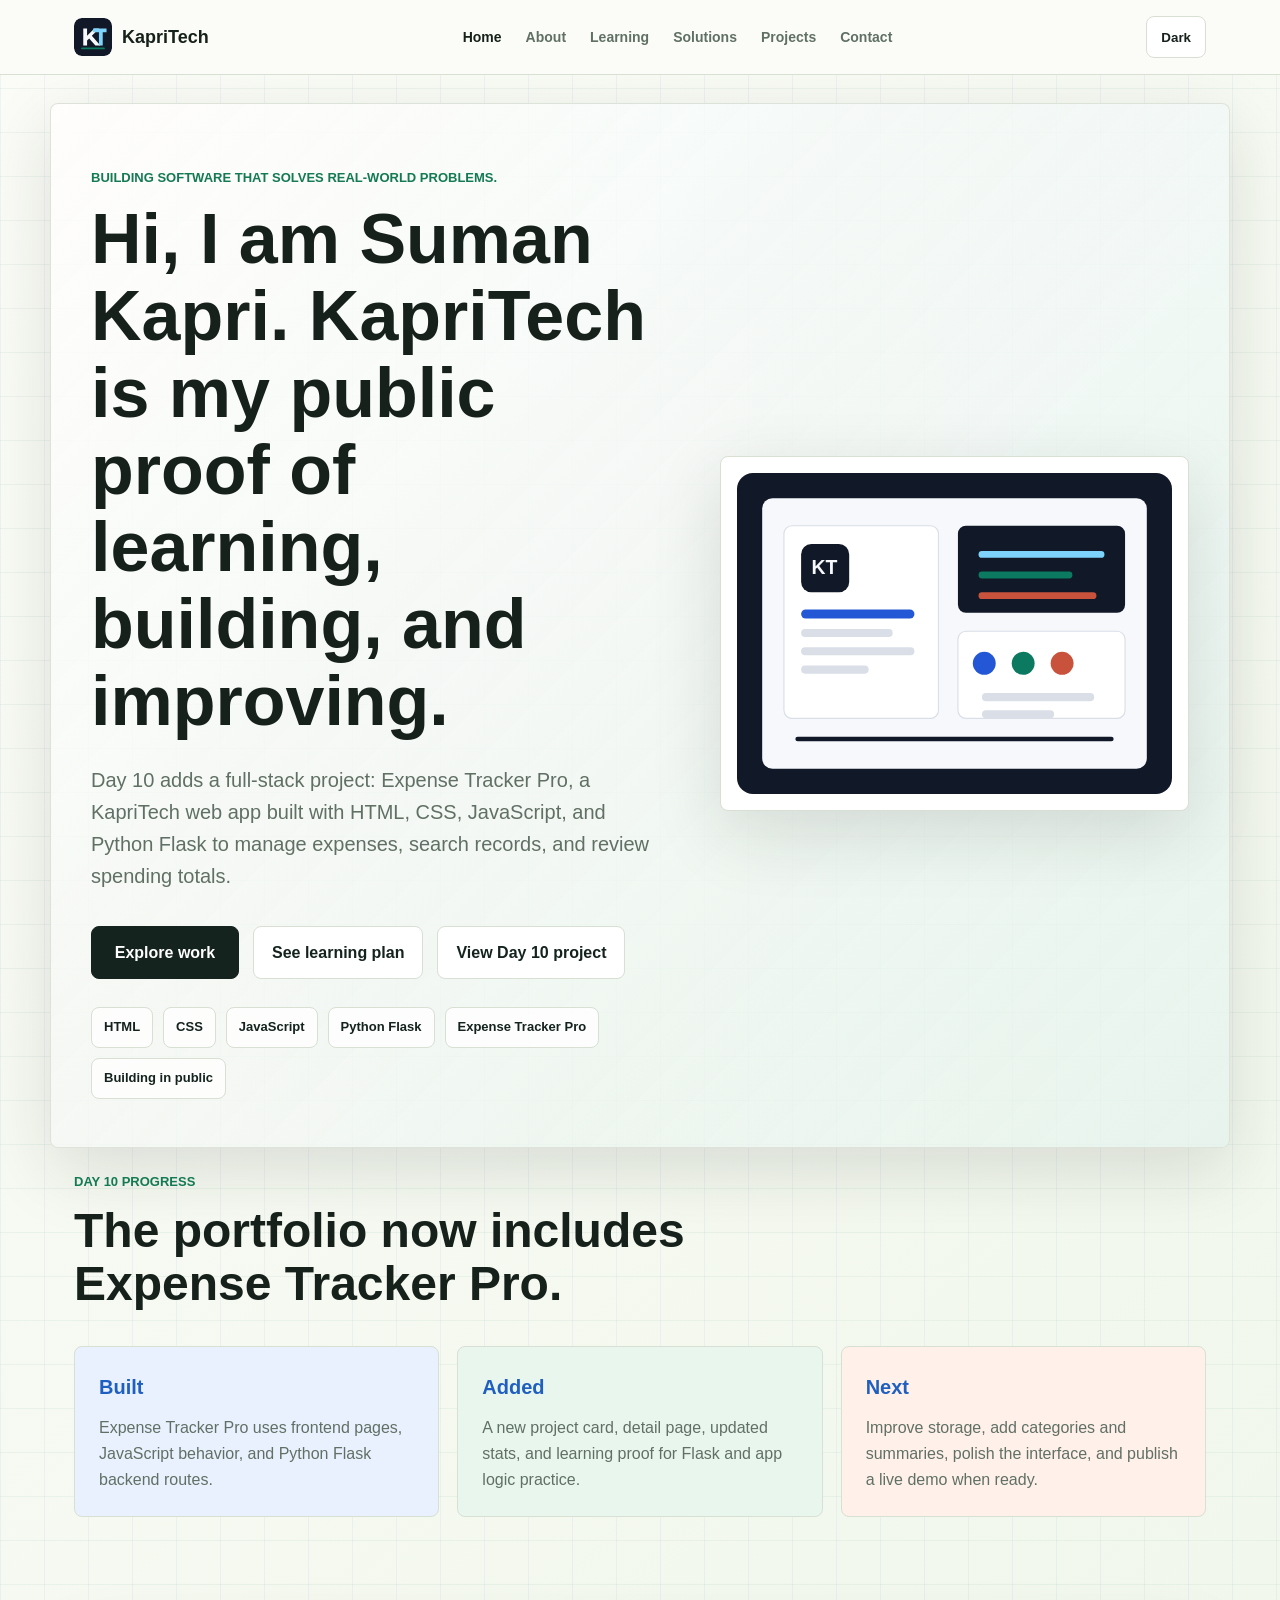
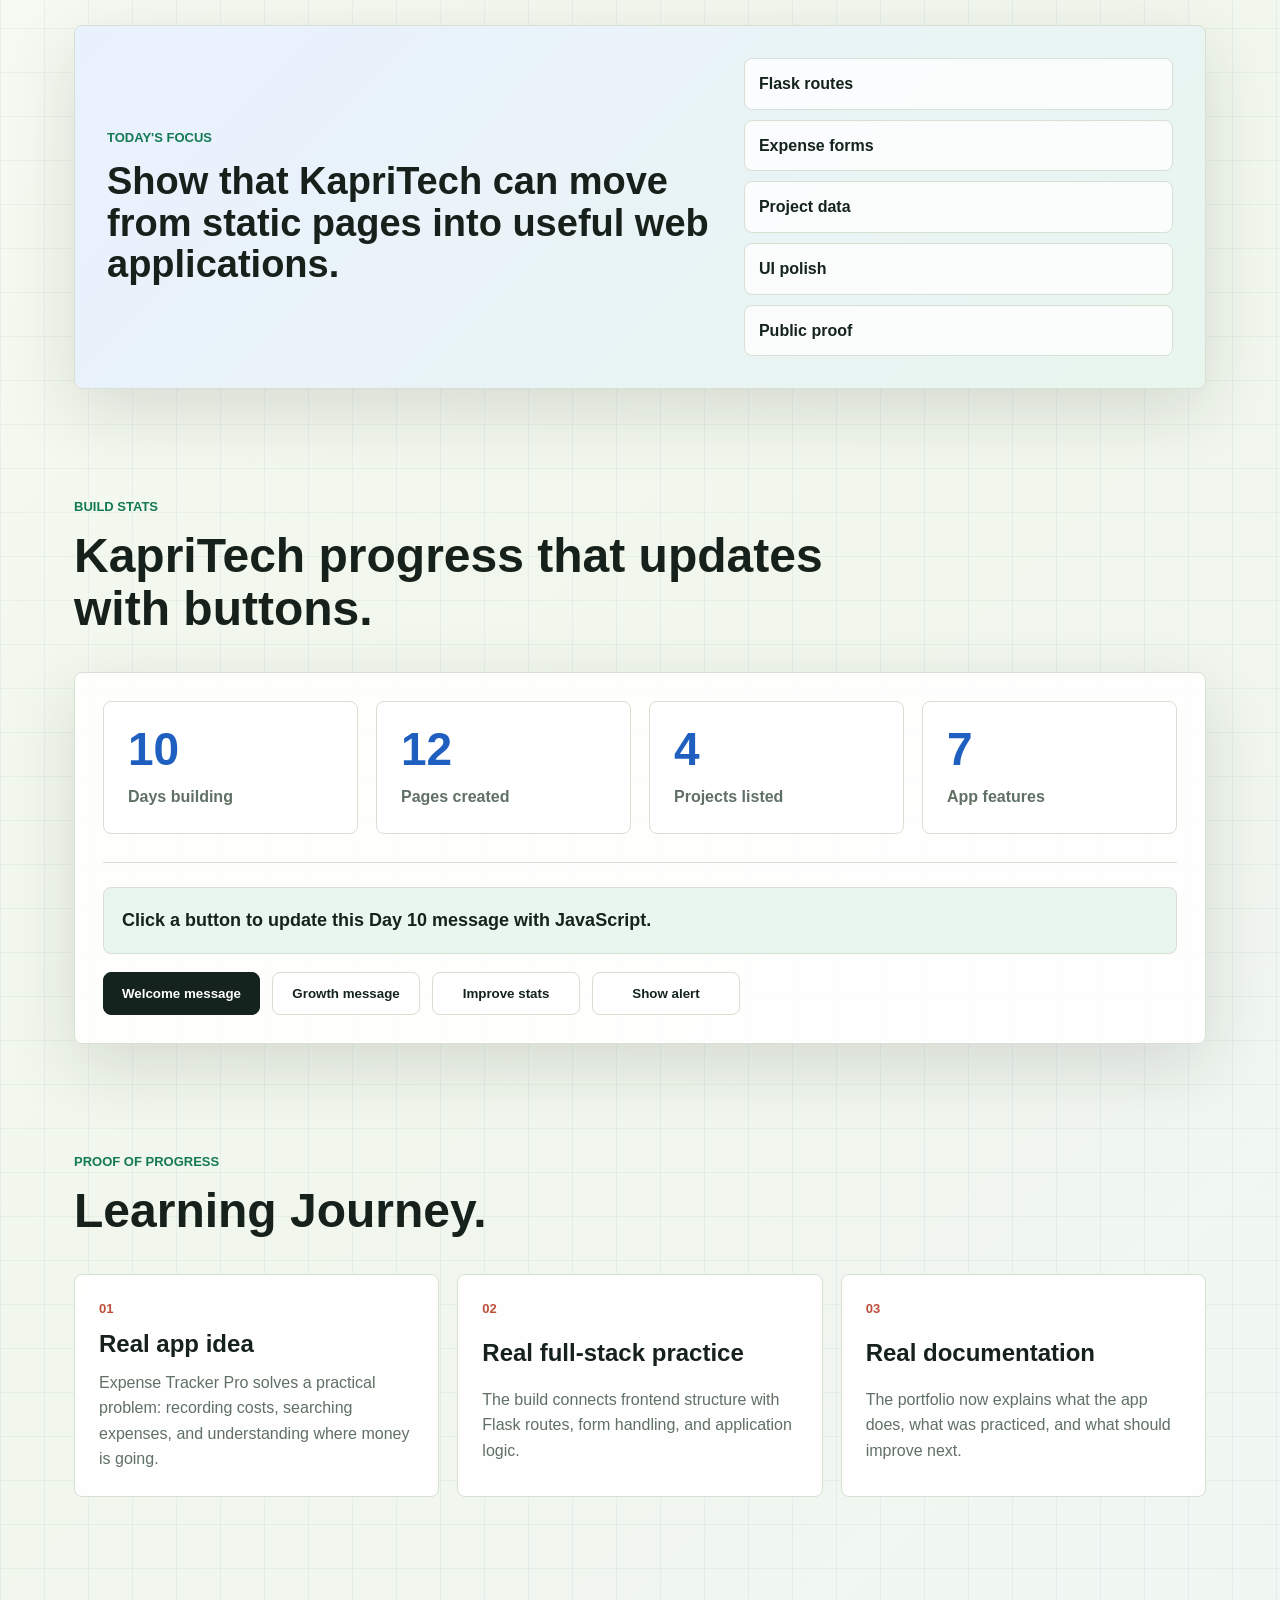
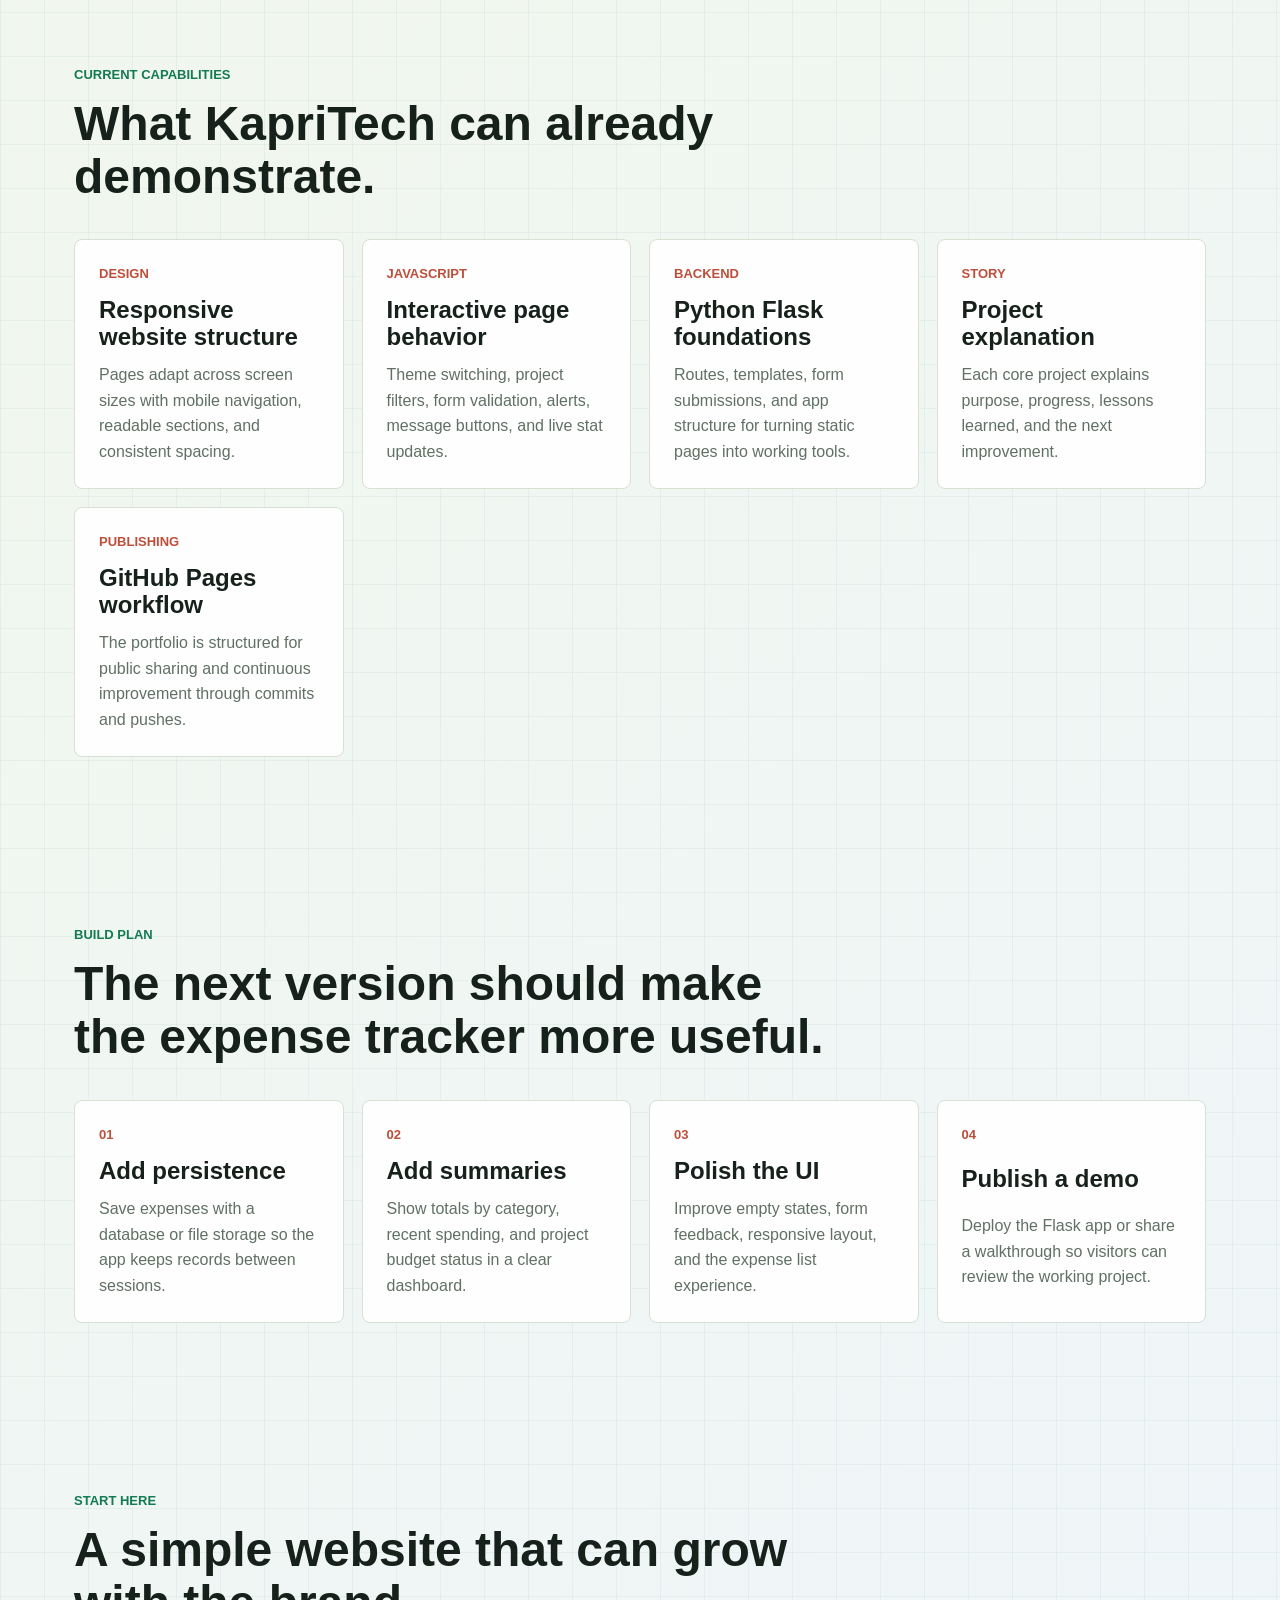
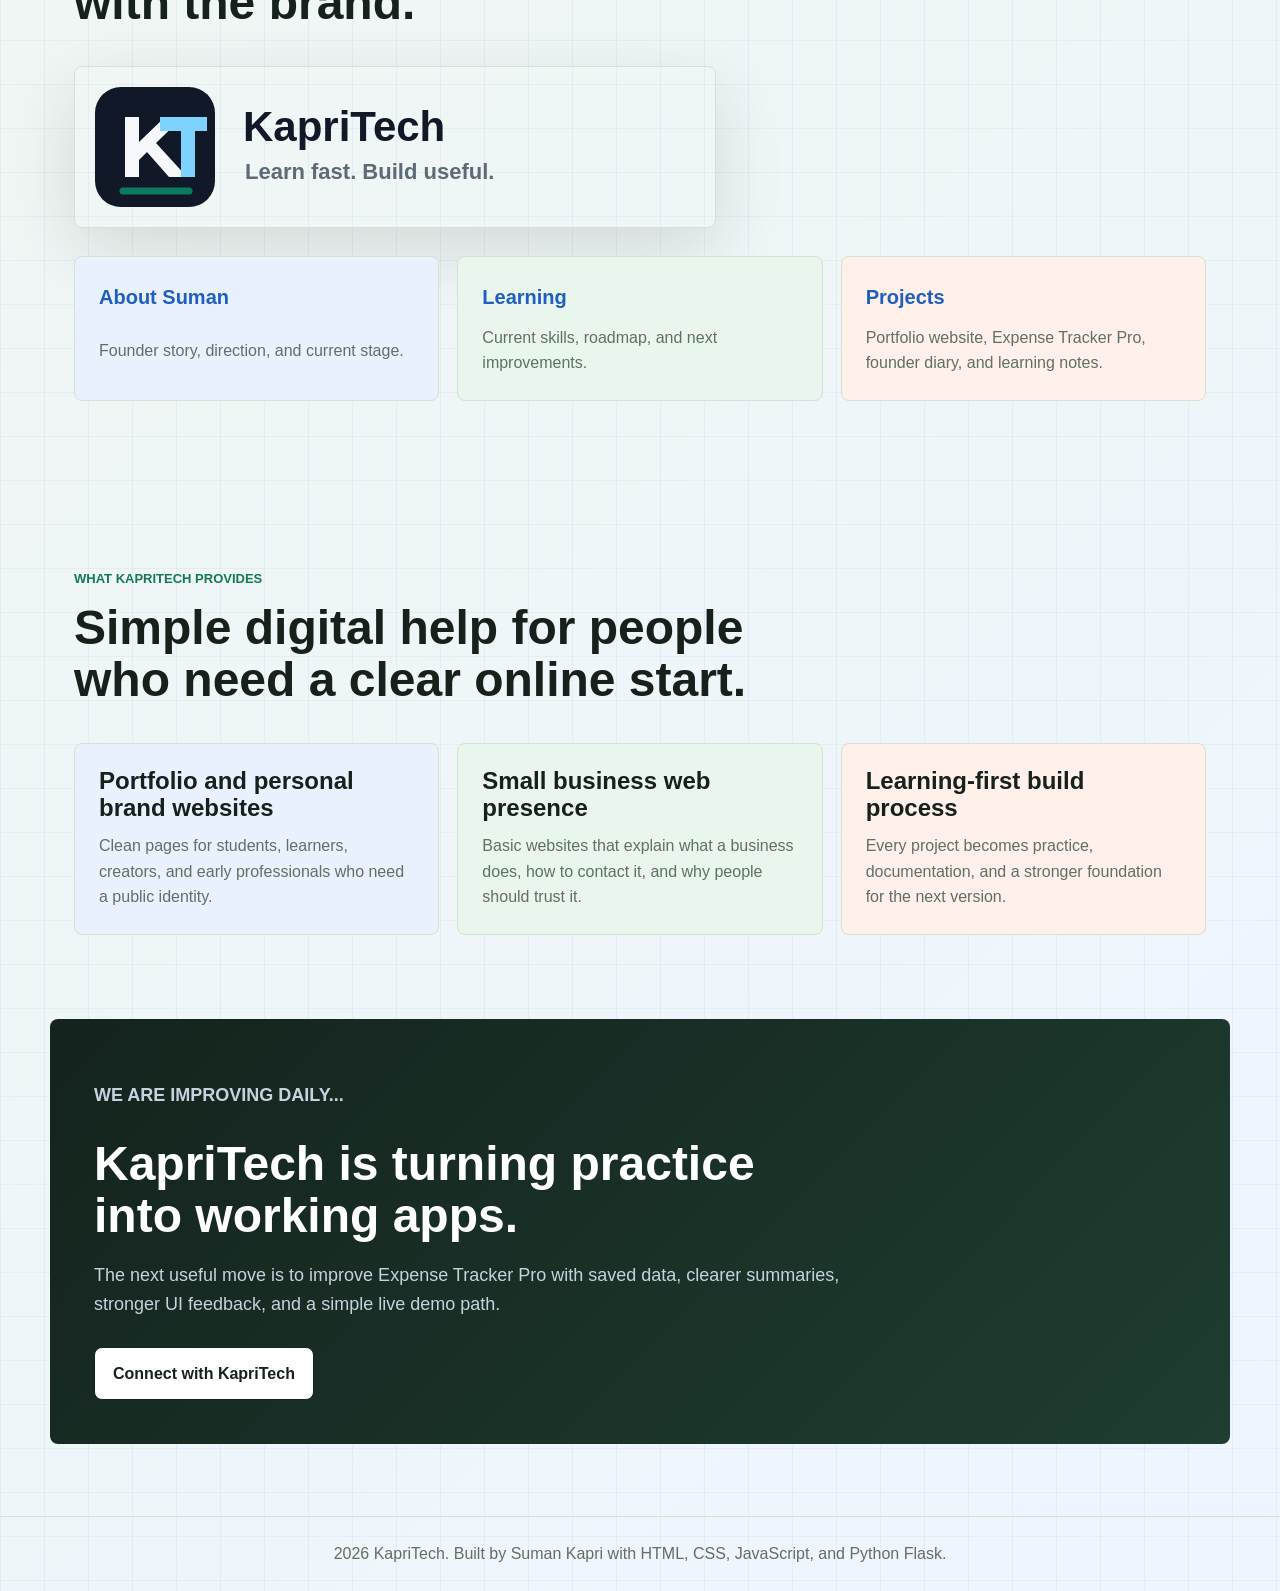
==== portfolio-website/index.html @ 043081a7 "Update index.html" ====
<!DOCTYPE html>
<html lang="en">

<head>
    <meta charset="UTF-8">
    <meta name="viewport" content="width=device-width, initial-scale=1.0">
    <meta name="description" content="KapriTech is the Day 10 portfolio and founder journey of Suman Kapri, now showing Expense Tracker Pro built with HTML, CSS, JavaScript, and Python Flask.">
    <meta property="og:title" content="KapriTech | Suman Kapri Portfolio">
    <meta property="og:description" content="Day 10 portfolio, Flask expense tracker project, public learning, and the founder journey of Suman Kapri.">
    <meta property="og:image" content="assets/social-preview.svg">
    <title>KapriTech | Suman Kapri Portfolio</title>
    <link rel="icon" href="assets/kapritech-mark.svg" type="image/svg+xml">
    <link rel="stylesheet" href="style.css">
</head>

<body>
    <header class="site-header">
        <nav class="nav">
            <a class="brand" href="index.html" aria-label="KapriTech home">
                <img class="brand-mark" src="assets/kapritech-mark.svg" alt="">
                <span>KapriTech</span>
            </a>

            <button class="nav-toggle" type="button" aria-expanded="false" aria-controls="main-navigation">
                <span></span>
                <span></span>
                <span></span>
                <span class="sr-only">Open navigation</span>
            </button>

            <div class="nav-links" id="main-navigation" aria-label="Main navigation">
                <a class="active" href="index.html">Home</a>
                <a href="about.html">About</a>
                <a href="learning.html">Learning</a>
                <a href="solutions.html">Solutions</a>
                <a href="projects.html">Projects</a>
                <a href="contact.html">Contact</a>
            </div>
        </nav>
    </header>

    <main>
        <section class="hero">
            <div class="hero-copy">
                <p class="eyebrow">Building software that solves real-world problems.</p>
                <h1>Hi, I am Suman Kapri. KapriTech is my public proof of learning, building, and improving.</h1>
                <p class="hero-text">
                    Day 10 adds a full-stack project: Expense Tracker Pro, a KapriTech web app built with HTML, CSS, JavaScript, and Python Flask to manage expenses, search records, and review spending totals.
                </p>

                <div class="hero-actions">
                    <a class="button primary" href="projects.html">Explore work</a>
                    <a class="button secondary" href="learning.html">See learning plan</a>
                    <a class="button secondary" href="project-expense-tracker.html">View Day 10 project</a>
                </div>

                <div class="hero-highlights" aria-label="KapriTech progress highlights">
                    <span>HTML</span>
                    <span>CSS</span>
                    <span>JavaScript</span>
                    <span>Python Flask</span>
                    <span>Expense Tracker Pro</span>
                    <span>Building in public</span>
                </div>
            </div>

            <div class="hero-visual">
                <img src="assets/hero-workspace.svg" alt="Illustration of the KapriTech learning workspace">
            </div>
        </section>

        <section class="section day-wrap">
            <div class="section-heading">
                <p class="eyebrow">Day 10 progress</p>
                <h2>The portfolio now includes Expense Tracker Pro.</h2>
            </div>

            <div class="status-grid">
                <article>
                    <strong>Built</strong>
                    <p>Expense Tracker Pro uses frontend pages, JavaScript behavior, and Python Flask backend routes.</p>
                </article>
                <article>
                    <strong>Added</strong>
                    <p>A new project card, detail page, updated stats, and learning proof for Flask and app logic practice.</p>
                </article>
                <article>
                    <strong>Next</strong>
                    <p>Improve storage, add categories and summaries, polish the interface, and publish a live demo when ready.</p>
                </article>
            </div>
        </section>

        <section class="section focus-section">
            <div class="focus-strip">
                <div>
                    <p class="eyebrow">Today's focus</p>
                    <h2>Show that KapriTech can move from static pages into useful web applications.</h2>
                </div>
                <ul class="focus-list">
                    <li>Flask routes</li>
                    <li>Expense forms</li>
                    <li>Project data</li>
                    <li>UI polish</li>
                    <li>Public proof</li>
                </ul>
            </div>
        </section>

        <section class="section stats-section">
            <div class="section-heading">
                <p class="eyebrow">Build stats</p>
                <h2>KapriTech progress that updates with buttons.</h2>
            </div>

            <div class="stats-panel">
                <div class="stats-grid" aria-label="KapriTech current stats">
                    <article>
                        <span id="stat-days">10</span>
                        <p>Days building</p>
                    </article>
                    <article>
                        <span id="stat-pages">12</span>
                        <p>Pages created</p>
                    </article>
                    <article>
                        <span id="stat-projects">4</span>
                        <p>Projects listed</p>
                    </article>
                    <article>
                        <span id="stat-features">7</span>
                        <p>App features</p>
                    </article>
                </div>

                <div class="message-panel">
                    <p class="message-output" id="message-output" aria-live="polite">
                        Click a button to update this Day 10 message with JavaScript.
                    </p>

                    <div class="message-actions">
                        <button class="button primary message-button" type="button" data-message="Welcome to KapriTech. Day 10 is about building Expense Tracker Pro with Flask.">
                            Welcome message
                        </button>
                        <button class="button secondary message-button" type="button" data-message="KapriTech is growing through HTML, CSS, JavaScript, Python, Flask, and public practice.">
                            Growth message
                        </button>
                        <button class="button secondary stats-update-button" type="button">
                            Improve stats
                        </button>
                        <button class="button secondary alert-button" type="button">
                            Show alert
                        </button>
                    </div>
                </div>
            </div>
        </section>

        <section class="section proof-section">
            <div class="section-heading">
                <p class="eyebrow">Proof of progress</p>
                <h2>Learning Journey.</h2>
            </div>

            <div class="proof-list">
                <article>
                    <span>01</span>
                    <h3>Real app idea</h3>
                    <p>Expense Tracker Pro solves a practical problem: recording costs, searching expenses, and understanding where money is going.</p>
                </article>
                <article>
                    <span>02</span>
                    <h3>Real full-stack practice</h3>
                    <p>The build connects frontend structure with Flask routes, form handling, and application logic.</p>
                </article>
                <article>
                    <span>03</span>
                    <h3>Real documentation</h3>
                    <p>The portfolio now explains what the app does, what was practiced, and what should improve next.</p>
                </article>
            </div>
        </section>

        <section class="section">
            <div class="section-heading">
                <p class="eyebrow">Current capabilities</p>
                <h2>What KapriTech can already demonstrate.</h2>
            </div>

            <div class="capability-grid">
                <article>
                    <span>Design</span>
                    <h3>Responsive website structure</h3>
                    <p>Pages adapt across screen sizes with mobile navigation, readable sections, and consistent spacing.</p>
                </article>
                <article>
                    <span>JavaScript</span>
                    <h3>Interactive page behavior</h3>
                    <p>Theme switching, project filters, form validation, alerts, message buttons, and live stat updates.</p>
                </article>
                <article>
                    <span>Backend</span>
                    <h3>Python Flask foundations</h3>
                    <p>Routes, templates, form submissions, and app structure for turning static pages into working tools.</p>
                </article>
                <article>
                    <span>Story</span>
                    <h3>Project explanation</h3>
                    <p>Each core project explains purpose, progress, lessons learned, and the next improvement.</p>
                </article>
                <article>
                    <span>Publishing</span>
                    <h3>GitHub Pages workflow</h3>
                    <p>The portfolio is structured for public sharing and continuous improvement through commits and pushes.</p>
                </article>
            </div>
        </section>

        <section class="section build-plan-section">
            <div class="section-heading">
                <p class="eyebrow">Build plan</p>
                <h2>The next version should make the expense tracker more useful.</h2>
            </div>

            <div class="build-plan">
                <article>
                    <strong>01</strong>
                    <h3>Add persistence</h3>
                    <p>Save expenses with a database or file storage so the app keeps records between sessions.</p>
                </article>
                <article>
                    <strong>02</strong>
                    <h3>Add summaries</h3>
                    <p>Show totals by category, recent spending, and project budget status in a clear dashboard.</p>
                </article>
                <article>
                    <strong>03</strong>
                    <h3>Polish the UI</h3>
                    <p>Improve empty states, form feedback, responsive layout, and the expense list experience.</p>
                </article>
                <article>
                    <strong>04</strong>
                    <h3>Publish a demo</h3>
                    <p>Deploy the Flask app or share a walkthrough so visitors can review the working project.</p>
                </article>
            </div>
        </section>

        <section class="section">
            <div class="section-heading">
                <p class="eyebrow">Start here</p>
                <h2>A simple website that can grow with the brand.</h2>
            </div>

            <div class="brand-showcase">
                <img src="assets/kapritech-logo-horizontal.svg" alt="KapriTech logo with tagline">
            </div>

            <div class="quick-links">
                <a href="about.html">
                    <strong>About Suman</strong>
                    <span>Founder story, direction, and current stage.</span>
                </a>
                <a href="learning.html">
                    <strong>Learning</strong>
                    <span>Current skills, roadmap, and next improvements.</span>
                </a>
                <a href="projects.html">
                    <strong>Projects</strong>
                    <span>Portfolio website, Expense Tracker Pro, founder diary, and learning notes.</span>
                </a>
            </div>
        </section>

        <section class="section">
            <div class="section-heading">
                <p class="eyebrow">What KapriTech provides</p>
                <h2>Simple digital help for people who need a clear online start.</h2>
            </div>

            <div class="value-grid">
                <article>
                    <h3>Portfolio and personal brand websites</h3>
                    <p>Clean pages for students, learners, creators, and early professionals who need a public identity.</p>
                </article>
                <article>
                    <h3>Small business web presence</h3>
                    <p>Basic websites that explain what a business does, how to contact it, and why people should trust it.</p>
                </article>
                <article>
                    <h3>Learning-first build process</h3>
                    <p>Every project becomes practice, documentation, and a stronger foundation for the next version.</p>
                </article>
            </div>
        </section>

        <section class="section final-cta">
            <p class="eyebrow">We are improving daily...</p>
            <h2>KapriTech is turning practice into working apps.</h2>
            <p>
                The next useful move is to improve Expense Tracker Pro with saved data, clearer summaries, stronger UI feedback, and a simple live demo path.
            </p>
            <a class="button primary" href="contact.html">Connect with KapriTech</a>
        </section>
    </main>

    <footer>
        <p>2026 KapriTech. Built by Suman Kapri with HTML, CSS, JavaScript, and Python Flask.</p>
    </footer>
    <script src="script.js"></script>
</body>

</html>
---- portfolio-website/style.css ----
:root {
    --bg: #f5f7f2;
    --surface: #ffffff;
    --ink: #17211b;
    --muted: #607064;
    --line: #d8dfd3;
    --blue: #1f5fbf;
    --green: #137a53;
    --coral: #bd4f3a;
    --gold: #b38120;
    --dark: #14231d;
    --soft-blue: #e9f1ff;
    --soft-green: #e9f6ee;
    --soft-coral: #fff0ea;
    --shadow: 0 22px 70px rgba(23, 33, 27, 0.13);
}

:root[data-theme="dark"] {
    --bg: #101916;
    --surface: #17231f;
    --ink: #f2f7f1;
    --muted: #b8c7bd;
    --line: #31433b;
    --blue: #8bb8ff;
    --green: #8ee0ad;
    --coral: #ff9b7d;
    --gold: #f1c46b;
    --dark: #eef8f0;
    --soft-blue: #16283c;
    --soft-green: #163225;
    --soft-coral: #35211d;
    --shadow: 0 22px 70px rgba(0, 0, 0, 0.36);
}

* {
    box-sizing: border-box;
    margin: 0;
    padding: 0;
}

html {
    scroll-behavior: smooth;
}

body {
    background:
        linear-gradient(90deg, rgba(31, 95, 191, 0.055) 1px, transparent 1px),
        linear-gradient(180deg, rgba(19, 122, 83, 0.055) 1px, transparent 1px),
        linear-gradient(135deg, #fbfcf7 0%, #f1f7ec 38%, #eef5ff 100%);
    background-size: 44px 44px, 44px 44px, auto;
    color: var(--ink);
    font-family: Arial, Helvetica, sans-serif;
    line-height: 1.6;
}

:root[data-theme="dark"] body {
    background:
        linear-gradient(90deg, rgba(139, 184, 255, 0.06) 1px, transparent 1px),
        linear-gradient(180deg, rgba(142, 224, 173, 0.06) 1px, transparent 1px),
        linear-gradient(135deg, #101916 0%, #13251f 48%, #111d28 100%);
    background-size: 44px 44px, 44px 44px, auto;
}

a {
    color: inherit;
    text-decoration: none;
}

.site-header {
    background: rgba(251, 252, 247, 0.94);
    border-bottom: 1px solid var(--line);
    backdrop-filter: blur(18px);
    position: sticky;
    top: 0;
    z-index: 10;
}

:root[data-theme="dark"] .site-header {
    background: rgba(16, 25, 22, 0.92);
}

.nav {
    align-items: center;
    display: flex;
    justify-content: space-between;
    margin: 0 auto;
    max-width: 1180px;
    padding: 16px 24px;
}

.theme-toggle {
    background: var(--surface);
    border: 1px solid var(--line);
    border-radius: 8px;
    color: var(--ink);
    cursor: pointer;
    font-weight: 800;
    min-height: 42px;
    padding: 10px 14px;
}

.brand,
.nav-links,
.hero-actions,
.contact-box {
    align-items: center;
    display: flex;
}

.brand {
    font-size: 18px;
    font-weight: 800;
    gap: 10px;
}

.brand-mark {
    border-radius: 8px;
    height: 38px;
    object-fit: cover;
    width: 38px;
}

.nav-toggle {
    align-items: center;
    background: var(--surface);
    border: 1px solid var(--line);
    border-radius: 8px;
    cursor: pointer;
    display: none;
    height: 42px;
    justify-content: center;
    padding: 0;
    position: relative;
    width: 42px;
}

.nav-toggle span:not(.sr-only) {
    background: var(--ink);
    border-radius: 999px;
    display: block;
    height: 2px;
    position: absolute;
    transition: transform 180ms ease, opacity 180ms ease;
    width: 18px;
}

.nav-toggle span:nth-child(1) {
    transform: translateY(-6px);
}

.nav-toggle span:nth-child(3) {
    transform: translateY(6px);
}

.nav-toggle[aria-expanded="true"] span:nth-child(1) {
    transform: rotate(45deg);
}

.nav-toggle[aria-expanded="true"] span:nth-child(2) {
    opacity: 0;
}

.nav-toggle[aria-expanded="true"] span:nth-child(3) {
    transform: rotate(-45deg);
}

.sr-only {
    height: 1px;
    overflow: hidden;
    position: absolute;
    white-space: nowrap;
    width: 1px;
}

.nav-links {
    gap: 24px;
}

.nav-links a {
    color: var(--muted);
    font-size: 14px;
    font-weight: 700;
}

.nav-links a:hover {
    color: var(--blue);
}

.nav-links a.active {
    color: var(--ink);
}

.nav-links a:focus-visible,
.button:focus-visible,
.quick-links a:focus-visible,
.project-card:focus-visible,
.contact-box a:focus-visible,
.filter-button:focus-visible,
.theme-toggle:focus-visible,
.contact-form input:focus,
.contact-form textarea:focus,
.nav-toggle:focus-visible {
    outline: 3px solid rgba(36, 87, 214, 0.35);
    outline-offset: 3px;
}

.hero {
    align-items: center;
    background:
        linear-gradient(135deg, rgba(255, 255, 255, 0.88), rgba(233, 246, 238, 0.72)),
        linear-gradient(90deg, rgba(189, 79, 58, 0.08), rgba(31, 95, 191, 0.08));
    border: 1px solid rgba(216, 223, 211, 0.82);
    border-radius: 8px;
    box-shadow: var(--shadow);
    display: grid;
    gap: 56px;
    grid-template-columns: minmax(0, 1.1fr) minmax(320px, 0.9fr);
    margin: 28px auto 0;
    max-width: 1180px;
    min-height: calc(100vh - 99px);
    padding: 64px 40px 48px;
}

:root[data-theme="dark"] .hero {
    background:
        linear-gradient(135deg, rgba(23, 35, 31, 0.92), rgba(22, 50, 37, 0.72)),
        linear-gradient(90deg, rgba(255, 155, 125, 0.08), rgba(139, 184, 255, 0.08));
}

.eyebrow {
    color: var(--green);
    font-size: 13px;
    font-weight: 800;
    letter-spacing: 0;
    margin-bottom: 12px;
    text-transform: uppercase;
}

h1,
h2,
h3 {
    line-height: 1.1;
}

h1 {
    font-size: 70px;
    letter-spacing: 0;
    max-width: 850px;
}

h2 {
    font-size: 48px;
    max-width: 760px;
}

h3 {
    font-size: 24px;
}

.hero-text {
    color: var(--muted);
    font-size: 20px;
    margin-top: 24px;
    max-width: 720px;
}

.hero-actions {
    flex-wrap: wrap;
    gap: 14px;
    margin-top: 34px;
}

.button {
    border: 1px solid var(--dark);
    border-radius: 8px;
    display: inline-flex;
    font-weight: 800;
    justify-content: center;
    min-width: 148px;
    padding: 13px 18px;
}

.button.primary {
    background: var(--dark);
    color: var(--surface);
}

.button.secondary {
    background: var(--surface);
    border-color: var(--line);
    color: var(--dark);
}

.button:hover {
    transform: translateY(-2px);
}

.hero-visual {
    align-items: center;
    display: flex;
    justify-content: center;
}

.hero-visual img {
    background: var(--surface);
    border: 1px solid var(--line);
    border-radius: 8px;
    box-shadow: var(--shadow);
    display: block;
    height: auto;
    max-width: 100%;
    padding: 16px;
}

.hero-highlights {
    display: flex;
    flex-wrap: wrap;
    gap: 10px;
    margin-top: 28px;
}

.hero-highlights span {
    background: rgba(255, 255, 255, 0.78);
    border: 1px solid var(--line);
    border-radius: 8px;
    color: var(--dark);
    font-size: 13px;
    font-weight: 800;
    padding: 9px 12px;
}

:root[data-theme="dark"] .hero-highlights span,
:root[data-theme="dark"] .focus-list li {
    background: rgba(23, 35, 31, 0.86);
}

.section {
    margin: 0 auto;
    max-width: 1180px;
    padding: 84px 24px;
}

.page-hero {
    margin: 0 auto;
    max-width: 1180px;
    padding: 96px 24px 40px;
}

.page-hero h1 {
    max-width: 920px;
}

.page-hero p:last-child {
    color: var(--muted);
    font-size: 19px;
    margin-top: 22px;
    max-width: 760px;
}

.project-detail-hero {
    padding-bottom: 24px;
}

.section-heading {
    margin-bottom: 36px;
}

.quick-links,
.value-grid,
.future-grid,
.status-grid,
.stats-grid {
    display: grid;
    gap: 18px;
    grid-template-columns: repeat(3, minmax(0, 1fr));
}

.brand-showcase,
.wide-visual {
    margin-bottom: 28px;
}

.brand-showcase img,
.wide-visual img,
.profile-asset img,
.contact-box img {
    border-radius: 8px;
    display: block;
    height: auto;
    max-width: 100%;
}

.brand-showcase img,
.wide-visual img {
    border: 1px solid var(--line);
    box-shadow: var(--shadow);
}

.quick-links a,
.value-grid article,
.future-grid article,
.status-grid article,
.stats-grid article {
    background: rgba(255, 255, 255, 0.92);
    border: 1px solid var(--line);
    border-radius: 8px;
    display: grid;
    gap: 12px;
    padding: 24px;
}

.quick-links a:hover,
.value-grid article:hover,
.future-grid article:hover,
.status-grid article:hover,
.stats-grid article:hover {
    box-shadow: var(--shadow);
    transform: translateY(-2px);
}

.quick-links strong {
    color: var(--blue);
    font-size: 20px;
}

.status-grid article:nth-child(1),
.quick-links a:nth-child(1),
.value-grid article:nth-child(1) {
    background: var(--soft-blue);
}

.status-grid article:nth-child(2),
.quick-links a:nth-child(2),
.value-grid article:nth-child(2) {
    background: var(--soft-green);
}

.status-grid article:nth-child(3),
.quick-links a:nth-child(3),
.value-grid article:nth-child(3) {
    background: var(--soft-coral);
}

.quick-links span {
    color: var(--muted);
}

.day-wrap {
    padding-top: 24px;
}

.status-grid strong {
    color: var(--blue);
    font-size: 20px;
}

.status-grid p {
    color: var(--muted);
}

.focus-section {
    padding-top: 24px;
}

.focus-strip {
    align-items: center;
    background: linear-gradient(135deg, var(--soft-blue), var(--soft-green));
    border: 1px solid var(--line);
    border-radius: 8px;
    box-shadow: var(--shadow);
    display: grid;
    gap: 24px;
    grid-template-columns: minmax(0, 1fr) minmax(260px, 0.7fr);
    padding: 32px;
}

.focus-strip h2 {
    font-size: 38px;
}

.focus-list {
    display: grid;
    gap: 10px;
    list-style: none;
}

.focus-list li {
    background: rgba(255, 255, 255, 0.78);
    border: 1px solid var(--line);
    border-radius: 8px;
    color: var(--dark);
    font-weight: 800;
    padding: 12px 14px;
}

.stats-section {
    padding-top: 24px;
}

.stats-panel {
    background: rgba(255, 255, 255, 0.9);
    border: 1px solid var(--line);
    border-radius: 8px;
    box-shadow: var(--shadow);
    display: grid;
    gap: 28px;
    padding: 28px;
}

:root[data-theme="dark"] .stats-panel,
:root[data-theme="dark"] .contact-form,
:root[data-theme="dark"] .contact-section,
:root[data-theme="dark"] .contact-links,
:root[data-theme="dark"] .founder-card,
:root[data-theme="dark"] .story,
:root[data-theme="dark"] .roadmap div,
:root[data-theme="dark"] .skills-grid article {
    background: rgba(23, 35, 31, 0.92);
}

.stats-grid {
    grid-template-columns: repeat(4, minmax(0, 1fr));
}

.stats-grid article {
    background: var(--surface);
    min-height: 132px;
}

.stats-grid span {
    color: var(--blue);
    font-size: 46px;
    font-weight: 800;
    line-height: 1;
}

.stats-grid p {
    color: var(--muted);
    font-weight: 800;
}

.message-panel {
    border-top: 1px solid var(--line);
    display: grid;
    gap: 18px;
    padding-top: 24px;
}

.message-output {
    background: var(--soft-green);
    border: 1px solid var(--line);
    border-radius: 8px;
    color: var(--dark);
    font-size: 18px;
    font-weight: 800;
    min-height: 64px;
    padding: 18px;
}

:root[data-theme="dark"] .message-output,
:root[data-theme="dark"] .project-note {
    background: var(--soft-green);
}

.message-actions {
    display: flex;
    flex-wrap: wrap;
    gap: 12px;
}

.proof-section {
    padding-top: 24px;
}

.proof-list {
    display: grid;
    gap: 18px;
    grid-template-columns: repeat(3, minmax(0, 1fr));
}

.proof-list article {
    background: rgba(255, 255, 255, 0.92);
    border: 1px solid var(--line);
    border-radius: 8px;
    display: grid;
    gap: 12px;
    padding: 24px;
}

.proof-list span {
    color: var(--coral);
    font-size: 13px;
    font-weight: 800;
}

.proof-list p {
    color: var(--muted);
}

.final-cta {
    background: linear-gradient(135deg, var(--dark), #1f3d31);
    border-radius: 8px;
    color: #ffffff;
    margin-bottom: 72px;
    padding: 44px;
}

.final-cta h2 {
    color: #ffffff;
}

.final-cta p {
    color: #c7d2df;
    font-size: 18px;
    margin: 18px 0 28px;
    max-width: 760px;
}

.final-cta .button.primary {
    background: var(--surface);
    color: var(--ink);
}

.value-grid h3,
.future-grid h3 {
    color: var(--ink);
}

.value-grid p,
.future-grid p {
    color: var(--muted);
}

.future-grid {
    grid-template-columns: repeat(4, minmax(0, 1fr));
}

.future-grid span,
.provide-list span {
    color: var(--coral);
    font-size: 13px;
    font-weight: 800;
    text-transform: uppercase;
}

.provide-list {
    display: grid;
    gap: 18px;
}

.provide-list article {
    align-items: start;
    background: var(--surface);
    border: 1px solid var(--line);
    border-radius: 8px;
    display: grid;
    gap: 24px;
    grid-template-columns: 80px minmax(0, 1fr);
    padding: 28px;
}

.provide-list p {
    color: var(--muted);
    margin-top: 10px;
}

.about-grid {
    display: grid;
    gap: 28px;
    grid-template-columns: minmax(0, 1fr) 360px;
}

.story,
.founder-card,
.skills-grid article,
.project-card,
.roadmap div,
.contact-section {
    border: 1px solid var(--line);
    border-radius: 8px;
}

.story,
.founder-card,
.skills-grid article,
.roadmap div {
    background: var(--surface);
}

.story {
    padding: 34px;
}

.story p,
.contact-section p {
    color: var(--muted);
    font-size: 18px;
    margin-top: 16px;
}

.founder-card {
    padding: 28px;
}

.profile-asset img {
    box-shadow: var(--shadow);
}

.wide-card {
    align-items: center;
    display: grid;
    gap: 22px;
    grid-template-columns: 86px minmax(180px, 0.7fr) minmax(0, 1fr);
    margin-top: 28px;
}

.wide-card dl {
    border-left: 1px solid var(--line);
    border-top: 0;
    grid-template-columns: repeat(3, minmax(0, 1fr));
    margin-top: 0;
    padding-left: 24px;
    padding-top: 0;
}

.avatar {
    border-radius: 50%;
    height: 86px;
    margin-bottom: 22px;
    object-fit: cover;
    width: 86px;
}

.founder-card > p {
    color: var(--muted);
    margin-top: 8px;
}

dl {
    border-top: 1px solid var(--line);
    display: grid;
    gap: 18px;
    margin-top: 24px;
    padding-top: 24px;
}

dt {
    color: var(--muted);
    font-size: 13px;
    font-weight: 800;
    text-transform: uppercase;
}

dd {
    font-weight: 800;
    margin-top: 2px;
}

.skills-grid {
    display: grid;
    gap: 18px;
    grid-template-columns: repeat(4, minmax(0, 1fr));
}

.skills-grid article {
    min-height: 230px;
    padding: 24px;
}

.skill-icon {
    display: block;
    height: 56px;
    margin-bottom: 22px;
    width: 56px;
}

.skills-grid span,
.tag {
    color: var(--coral);
    font-size: 13px;
    font-weight: 800;
}

.skills-grid h3 {
    margin-top: 18px;
}

.skills-grid p,
.project-card p,
.roadmap p {
    color: var(--muted);
    margin-top: 12px;
}

.projects-section {
    max-width: none;
    padding-left: 0;
    padding-right: 0;
}

.projects-section .section-heading,
.project-list,
.project-controls,
.project-note {
    margin-left: auto;
    margin-right: auto;
    max-width: 1180px;
    padding-left: 24px;
    padding-right: 24px;
}

.project-list {
    display: grid;
    gap: 18px;
}

.project-note {
    background: var(--soft-green);
    border: 1px solid var(--line);
    border-radius: 8px;
    display: grid;
    gap: 6px;
    margin-bottom: 18px;
    padding: 18px 24px;
}

.project-note strong {
    color: var(--green);
    font-size: 14px;
    text-transform: uppercase;
}

.project-note p {
    color: var(--muted);
}

.project-controls {
    display: flex;
    flex-wrap: wrap;
    gap: 10px;
    margin-bottom: 24px;
}

.filter-button {
    background: var(--surface);
    border: 1px solid var(--line);
    border-radius: 8px;
    color: var(--muted);
    cursor: pointer;
    font-weight: 800;
    min-height: 42px;
    padding: 10px 16px;
}

.filter-button.active,
.filter-button:hover {
    background: var(--dark);
    border-color: var(--dark);
    color: #ffffff;
}

.project-card {
    align-items: start;
    background: var(--dark);
    color: #ffffff;
    display: grid;
    gap: 24px;
    grid-template-columns: 220px 220px minmax(0, 1fr);
    padding: 28px;
}

.project-card:hover,
.project-card:focus-visible {
    box-shadow: var(--shadow);
    transform: translateY(-2px);
}

.project-card img {
    background: #ffffff;
    border-radius: 8px;
    display: block;
    height: auto;
    width: 100%;
}

.project-card p {
    color: #c7d2df;
}

.tag {
    color: #7dd3fc;
    margin-bottom: 10px;
    text-transform: uppercase;
}

.project-meta {
    display: flex;
    flex-wrap: wrap;
    gap: 10px;
    margin-top: 28px;
}

.project-meta span {
    background: var(--surface);
    border: 1px solid var(--line);
    border-radius: 8px;
    color: var(--dark);
    font-size: 13px;
    font-weight: 800;
    padding: 9px 12px;
}

.project-detail-layout {
    align-items: start;
    display: grid;
    gap: 28px;
    grid-template-columns: 320px minmax(0, 1fr);
    padding-top: 36px;
}

.project-detail-layout > img {
    background: var(--surface);
    border: 1px solid var(--line);
    border-radius: 8px;
    box-shadow: var(--shadow);
    display: block;
    height: auto;
    padding: 18px;
    position: sticky;
    top: 100px;
    width: 100%;
}

.detail-grid {
    display: grid;
    gap: 18px;
    grid-template-columns: repeat(2, minmax(0, 1fr));
}

.detail-grid article {
    background: rgba(255, 255, 255, 0.92);
    border: 1px solid var(--line);
    border-radius: 8px;
    display: grid;
    gap: 14px;
    padding: 24px;
}

.detail-grid article:nth-child(1) {
    background: var(--soft-blue);
}

.detail-grid article:nth-child(2) {
    background: var(--soft-green);
}

.detail-grid article:nth-child(3) {
    background: var(--soft-coral);
}

.detail-grid p,
.detail-grid li {
    color: var(--muted);
}

.detail-grid ul {
    display: grid;
    gap: 8px;
    padding-left: 20px;
}

.detail-actions {
    display: flex;
    flex-wrap: wrap;
    gap: 12px;
    padding-top: 0;
}

.roadmap {
    display: grid;
    gap: 18px;
    grid-template-columns: repeat(4, minmax(0, 1fr));
}

.roadmap div {
    padding: 24px;
}

.roadmap strong {
    color: var(--blue);
}

.contact-section {
    align-items: center;
    background: var(--surface);
    display: grid;
    gap: 32px;
    grid-template-columns: minmax(0, 1fr) 360px;
    margin-bottom: 72px;
    padding: 40px;
}

.contact-box {
    align-items: stretch;
    flex-direction: column;
    gap: 12px;
}

.contact-links-section {
    padding-top: 0;
}

.contact-links {
    background: var(--surface);
    border: 1px solid var(--line);
    border-radius: 8px;
    padding: 28px;
}

.contact-box img {
    border: 1px solid var(--line);
    margin-bottom: 8px;
}

.contact-box a {
    border: 1px solid var(--line);
    border-radius: 8px;
    color: var(--blue);
    font-weight: 800;
    padding: 15px 16px;
    word-break: break-word;
}

.contact-box a:hover {
    background: #eef3ff;
}

.contact-form {
    background: var(--surface);
    border: 1px solid var(--line);
    border-radius: 8px;
    display: grid;
    gap: 16px;
    padding: 28px;
}

.field-group {
    display: grid;
    gap: 8px;
}

.field-group label {
    color: var(--ink);
    font-size: 14px;
    font-weight: 800;
}

.contact-form input,
.contact-form textarea {
    background: var(--surface);
    border: 1px solid var(--line);
    border-radius: 8px;
    color: var(--ink);
    font: inherit;
    padding: 13px 14px;
    width: 100%;
}

.contact-form textarea {
    resize: vertical;
}

.error-message,
.form-status {
    color: var(--coral);
    font-size: 14px;
    font-weight: 700;
    min-height: 20px;
}

.form-status {
    color: var(--green);
}

footer {
    border-top: 1px solid var(--line);
    color: var(--muted);
    padding: 24px;
    text-align: center;
}

.capability-grid,
.build-plan {
    display: grid;
    gap: 18px;
    grid-template-columns: repeat(4, minmax(0, 1fr));
}

.capability-grid article,
.build-plan article {
    background: rgba(255, 255, 255, 0.92);
    border: 1px solid var(--line);
    border-radius: 8px;
    display: grid;
    gap: 12px;
    padding: 24px;
}

:root[data-theme="dark"] .capability-grid article,
:root[data-theme="dark"] .build-plan article,
:root[data-theme="dark"] .quick-links a,
:root[data-theme="dark"] .value-grid article,
:root[data-theme="dark"] .future-grid article,
:root[data-theme="dark"] .status-grid article,
:root[data-theme="dark"] .stats-grid article,
:root[data-theme="dark"] .proof-list article,
:root[data-theme="dark"] .detail-grid article {
    background: rgba(23, 35, 31, 0.92);
}

.capability-grid span,
.build-plan strong {
    color: var(--coral);
    font-size: 13px;
    font-weight: 800;
    text-transform: uppercase;
}

.capability-grid p,
.build-plan p {
    color: var(--muted);
}

@media (max-width: 900px) {
    h1 {
        font-size: 54px;
    }

    h2 {
        font-size: 42px;
    }

    .hero,
    .about-grid,
    .contact-section,
    .wide-card,
    .project-detail-layout,
    .focus-strip {
        grid-template-columns: 1fr;
    }

    .project-detail-layout > img {
        max-width: 360px;
        position: static;
    }

    .wide-card dl {
        border-left: 0;
        border-top: 1px solid var(--line);
        padding-left: 0;
        padding-top: 24px;
    }

    .hero {
        min-height: auto;
        padding: 46px 28px;
    }

    .skills-grid,
    .roadmap,
    .quick-links,
    .value-grid,
    .future-grid,
    .status-grid,
    .stats-grid,
    .detail-grid,
    .proof-list,
    .capability-grid,
    .build-plan {
        grid-template-columns: repeat(2, minmax(0, 1fr));
    }

    .project-card {
        grid-template-columns: 1fr;
    }
}

@media (max-width: 640px) {
    .nav {
        align-items: center;
        gap: 16px;
        position: relative;
    }

    .nav-toggle {
        display: inline-flex;
    }

    .nav-links {
        background: var(--surface);
        border: 1px solid var(--line);
        border-radius: 8px;
        box-shadow: var(--shadow);
        display: none;
        left: 18px;
        padding: 14px;
        position: absolute;
        right: 18px;
        top: calc(100% + 8px);
        z-index: 20;
    }

    .nav-links.is-open {
        align-items: flex-start;
        display: flex;
        flex-direction: column;
        gap: 10px;
    }

    .nav-links a {
        border-radius: 8px;
        padding: 10px 12px;
        width: 100%;
    }

    .nav-links a.active,
    .nav-links a:hover {
        background: #eef3ff;
    }

    .hero,
    .section {
        padding-left: 18px;
        padding-right: 18px;
    }

    h1 {
        font-size: 38px;
    }

    h2 {
        font-size: 34px;
    }

    .hero-text,
    .story p,
    .contact-section p {
        font-size: 16px;
    }

    .hero {
        margin-top: 18px;
        padding-bottom: 34px;
        padding-top: 34px;
    }

    .skills-grid,
    .roadmap,
    .quick-links,
    .value-grid,
    .future-grid,
    .status-grid,
    .stats-grid,
    .detail-grid,
    .proof-list,
    .capability-grid,
    .build-plan,
    .provide-list article {
        grid-template-columns: 1fr;
    }

    .focus-strip {
        padding: 24px;
    }

    .focus-strip h2 {
        font-size: 30px;
    }

    .story,
    .founder-card,
    .contact-section,
    .project-card {
        padding: 24px;
    }
}
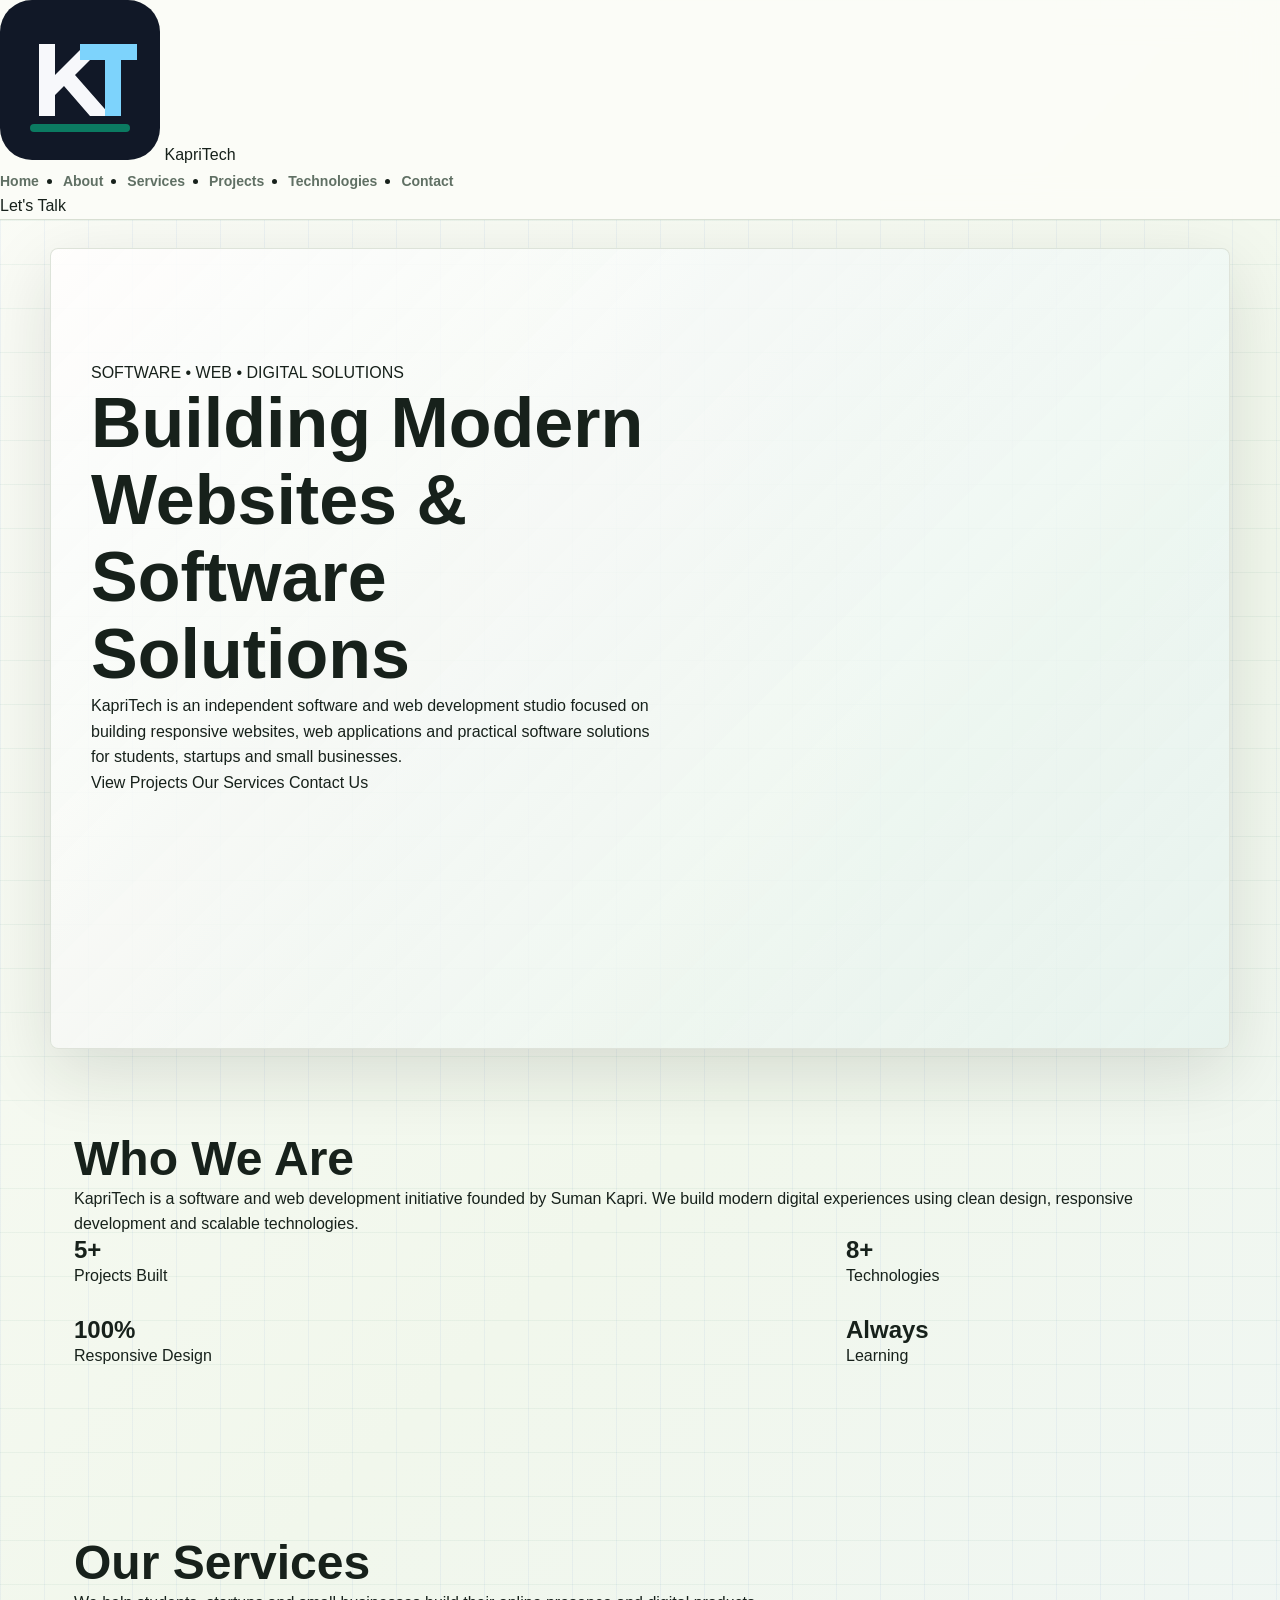
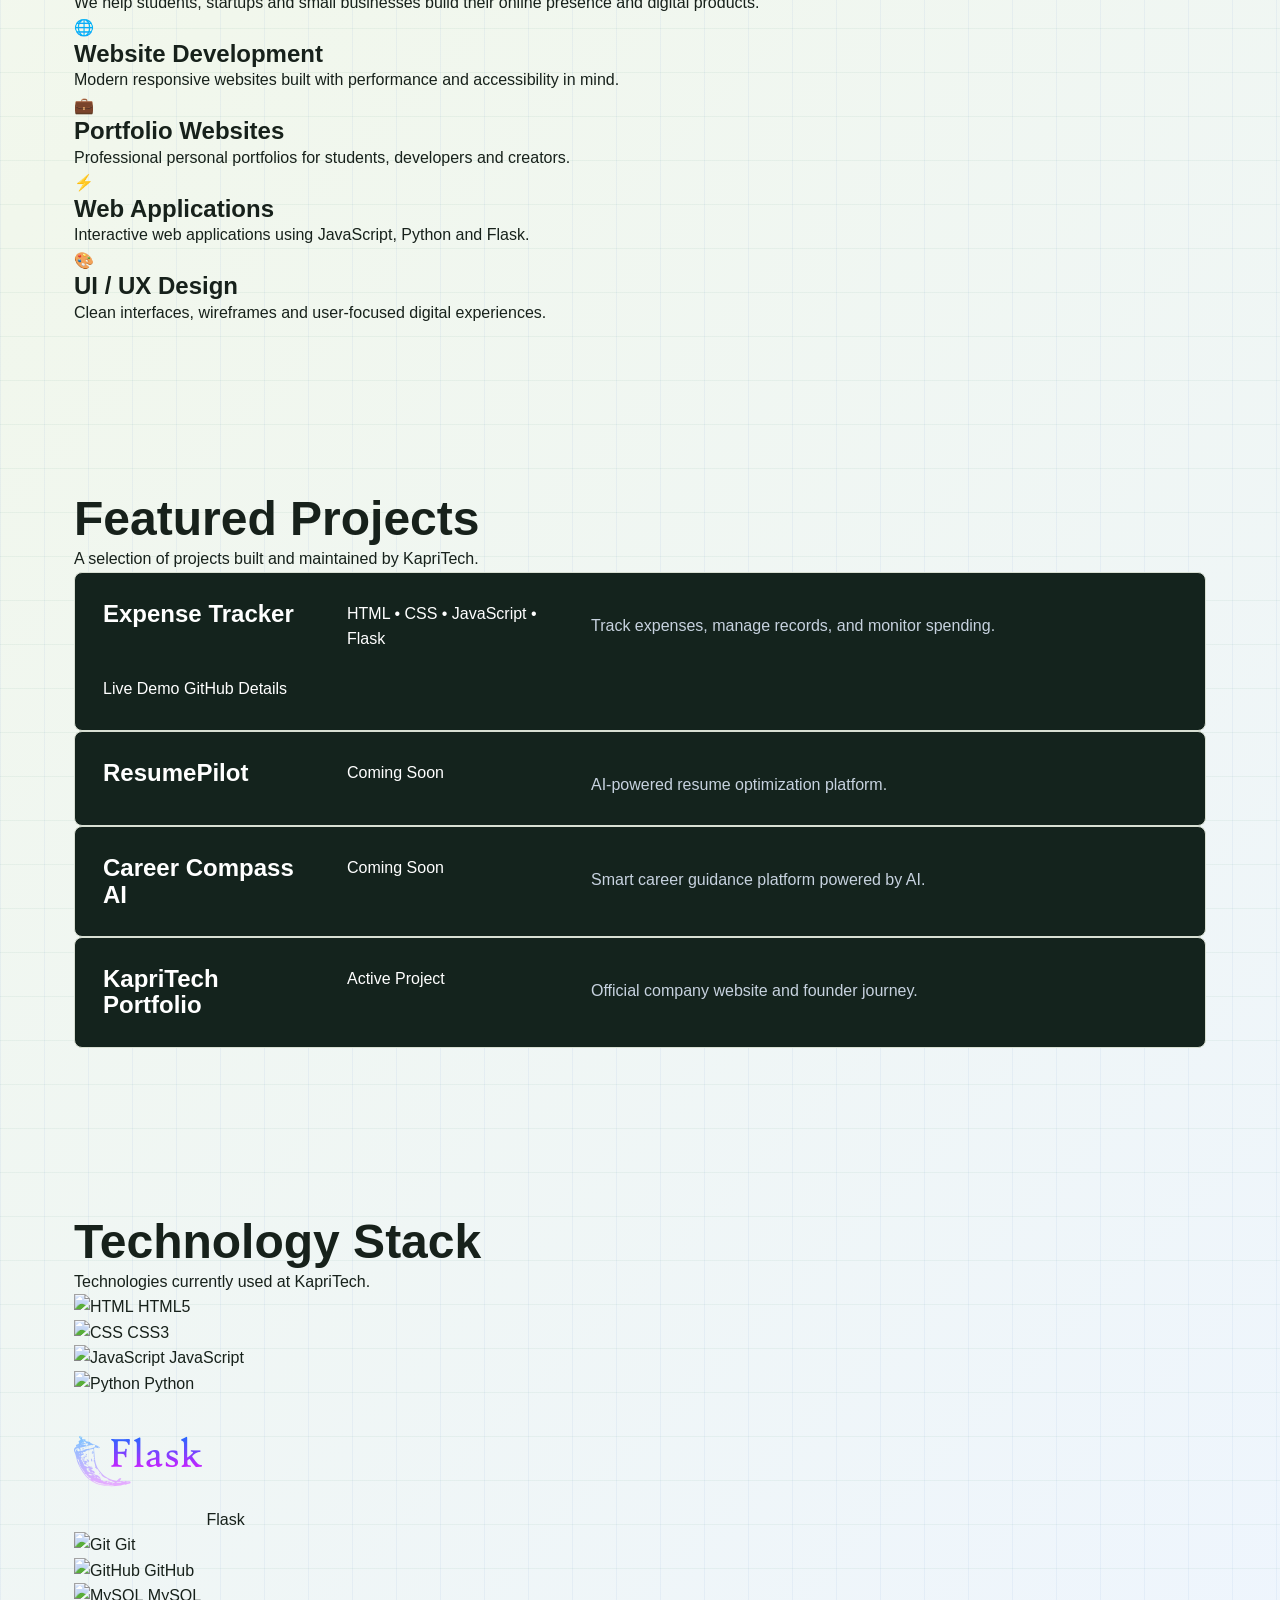
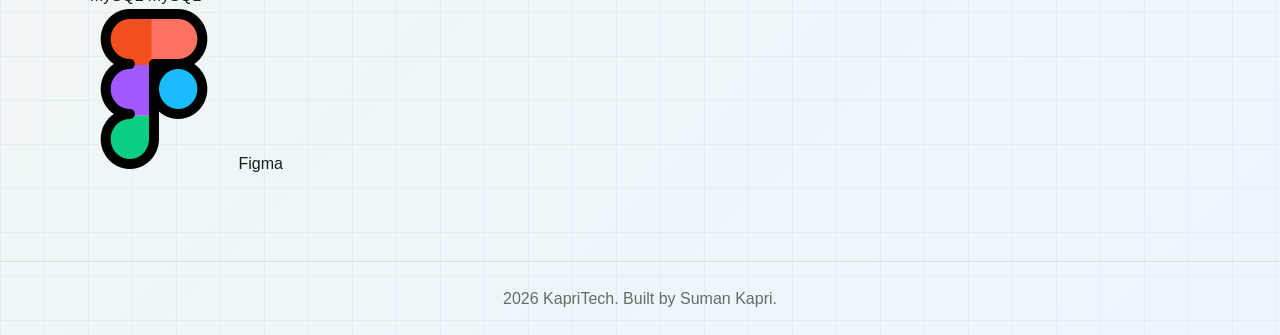
==== commit bbc476d6: "redesign homepage with modern hero, about, services, projects and technology sections" ====
--- a/portfolio-website/index.html
+++ b/portfolio-website/index.html
@@ -14,298 +14,417 @@
 </head>
 
 <body>
-    <header class="site-header">
-        <nav class="nav">
-            <a class="brand" href="index.html" aria-label="KapriTech home">
-                <img class="brand-mark" src="assets/kapritech-mark.svg" alt="">
-                <span>KapriTech</span>
-            </a>
-
-            <button class="nav-toggle" type="button" aria-expanded="false" aria-controls="main-navigation">
-                <span></span>
-                <span></span>
-                <span></span>
-                <span class="sr-only">Open navigation</span>
-            </button>
-
-            <div class="nav-links" id="main-navigation" aria-label="Main navigation">
-                <a class="active" href="index.html">Home</a>
-                <a href="about.html">About</a>
-                <a href="learning.html">Learning</a>
-                <a href="solutions.html">Solutions</a>
-                <a href="projects.html">Projects</a>
-                <a href="contact.html">Contact</a>
+
+  <!-- ================= HEADER ================= -->
+<header class="site-header">
+
+    <nav class="navbar">
+
+        <a href="#home" class="logo">
+
+            <img src="assets/kapritech-mark.svg" alt="KapriTech Logo">
+
+            <span>KapriTech</span>
+
+        </a>
+
+        <ul class="nav-links">
+
+            <li><a href="#home">Home</a></li>
+
+            <li><a href="#about">About</a></li>
+
+            <li><a href="#services">Services</a></li>
+
+            <li><a href="#projects">Projects</a></li>
+
+            <li><a href="#technologies">Technologies</a></li>
+
+            <li><a href="#contact">Contact</a></li>
+
+        </ul>
+
+        <a href="#contact" class="nav-btn">
+            Let's Talk
+        </a>
+
+    </nav>
+
+</header>
+
+    <main>
+
+        <!-- ================= HERO ================= -->
+
+<section class="hero" id="home">
+
+    <div class="hero-content">
+
+        <div class="hero-left">
+
+            <span class="hero-tag">
+                SOFTWARE • WEB • DIGITAL SOLUTIONS
+            </span>
+
+            <h1>
+                Building Modern Websites &
+                Software Solutions
+            </h1>
+
+            <p>
+
+                KapriTech is an independent software and web development
+                studio focused on building responsive websites,
+                web applications and practical software solutions for
+                students, startups and small businesses.
+
+            </p>
+
+            <div class="hero-buttons">
+
+                <a href="#projects" class="btn primary-btn">
+                    View Projects
+                </a>
+
+                <a href="#services" class="btn secondary-btn">
+                    Our Services
+                </a>
+
+                <a href="#contact" class="btn secondary-btn">
+                    Contact Us
+                </a>
+
             </div>
-        </nav>
-    </header>
-
-    <main>
-        <section class="hero">
-            <div class="hero-copy">
-                <p class="eyebrow">Building software that solves real-world problems.</p>
-                <h1>Hi, I am Suman Kapri. KapriTech is my public proof of learning, building, and improving.</h1>
-                <p class="hero-text">
-                    Day 10 adds a full-stack project: Expense Tracker Pro, a KapriTech web app built with HTML, CSS, JavaScript, and Python Flask to manage expenses, search records, and review spending totals.
-                </p>
-
-                <div class="hero-actions">
-                    <a class="button primary" href="projects.html">Explore work</a>
-                    <a class="button secondary" href="learning.html">See learning plan</a>
-                    <a class="button secondary" href="project-expense-tracker.html">View Day 10 project</a>
-                </div>
-
-                <div class="hero-highlights" aria-label="KapriTech progress highlights">
-                    <span>HTML</span>
-                    <span>CSS</span>
-                    <span>JavaScript</span>
-                    <span>Python Flask</span>
-                    <span>Expense Tracker Pro</span>
-                    <span>Building in public</span>
-                </div>
+
+        </div>
+
+        <div class="hero-right">
+
+            <video autoplay muted loop playsinline class="hero-video">
+
+                <source src="assets/Kapritech.mp4" type="video/mp4">
+
+            </video>
+
+        </div>
+
+    </div>
+
+</section>
+
+<!-- ================= ABOUT ================= -->
+
+<section class="about section" id="about">
+
+    <div class="section-header">
+
+        <h2>Who We Are</h2>
+
+        <p>
+
+            KapriTech is a software and web development initiative
+            founded by Suman Kapri.
+
+            We build modern digital experiences using clean design,
+            responsive development and scalable technologies.
+
+        </p>
+
+    </div>
+
+    <div class="about-grid">
+
+        <div class="about-card">
+
+            <h3>5+</h3>
+
+            <span>Projects Built</span>
+
+        </div>
+
+        <div class="about-card">
+
+            <h3>8+</h3>
+
+            <span>Technologies</span>
+
+        </div>
+
+        <div class="about-card">
+
+            <h3>100%</h3>
+
+            <span>Responsive Design</span>
+
+        </div>
+
+        <div class="about-card">
+
+            <h3>Always</h3>
+
+            <span>Learning</span>
+
+        </div>
+
+    </div>
+
+</section>
+
+
+<!-- ================= SERVICES ================= -->
+
+<section class="services section" id="services">
+
+    <div class="section-header">
+
+        <h2>Our Services</h2>
+
+        <p>
+            We help students, startups and small businesses
+            build their online presence and digital products.
+        </p>
+
+    </div>
+
+    <div class="services-grid">
+
+        <article class="service-card">
+
+            <div class="service-icon">🌐</div>
+
+            <h3>Website Development</h3>
+
+            <p>
+                Modern responsive websites built with
+                performance and accessibility in mind.
+            </p>
+
+        </article>
+
+        <article class="service-card">
+
+            <div class="service-icon">💼</div>
+
+            <h3>Portfolio Websites</h3>
+
+            <p>
+                Professional personal portfolios for
+                students, developers and creators.
+            </p>
+
+        </article>
+
+        <article class="service-card">
+
+            <div class="service-icon">⚡</div>
+
+            <h3>Web Applications</h3>
+
+            <p>
+                Interactive web applications using
+                JavaScript, Python and Flask.
+            </p>
+
+        </article>
+
+        <article class="service-card">
+
+            <div class="service-icon">🎨</div>
+
+            <h3>UI / UX Design</h3>
+
+            <p>
+                Clean interfaces, wireframes and
+                user-focused digital experiences.
+            </p>
+
+        </article>
+
+    </div>
+
+</section>
+
+
+<!-- ================= PROJECTS ================= -->
+
+<section class="projects section" id="projects">
+
+    <div class="section-header">
+
+        <h2>Featured Projects</h2>
+
+        <p>
+            A selection of projects built and maintained
+            by KapriTech.
+        </p>
+
+    </div>
+
+    <div class="projects-grid">
+
+        <!-- Project 1 -->
+
+        <article class="project-card">
+
+            <h3>Expense Tracker</h3>
+
+            <span class="project-tag">
+                HTML • CSS • JavaScript • Flask
+            </span>
+
+            <p>
+                Track expenses, manage records,
+                and monitor spending.
+            </p>
+
+            <div class="project-buttons">
+
+                <a href="#">Live Demo</a>
+
+                <a href="#">GitHub</a>
+
+                <a href="#">Details</a>
+
             </div>
 
-            <div class="hero-visual">
-                <img src="assets/hero-workspace.svg" alt="Illustration of the KapriTech learning workspace">
-            </div>
-        </section>
-
-        <section class="section day-wrap">
-            <div class="section-heading">
-                <p class="eyebrow">Day 10 progress</p>
-                <h2>The portfolio now includes Expense Tracker Pro.</h2>
-            </div>
-
-            <div class="status-grid">
-                <article>
-                    <strong>Built</strong>
-                    <p>Expense Tracker Pro uses frontend pages, JavaScript behavior, and Python Flask backend routes.</p>
-                </article>
-                <article>
-                    <strong>Added</strong>
-                    <p>A new project card, detail page, updated stats, and learning proof for Flask and app logic practice.</p>
-                </article>
-                <article>
-                    <strong>Next</strong>
-                    <p>Improve storage, add categories and summaries, polish the interface, and publish a live demo when ready.</p>
-                </article>
-            </div>
-        </section>
-
-        <section class="section focus-section">
-            <div class="focus-strip">
-                <div>
-                    <p class="eyebrow">Today's focus</p>
-                    <h2>Show that KapriTech can move from static pages into useful web applications.</h2>
-                </div>
-                <ul class="focus-list">
-                    <li>Flask routes</li>
-                    <li>Expense forms</li>
-                    <li>Project data</li>
-                    <li>UI polish</li>
-                    <li>Public proof</li>
-                </ul>
-            </div>
-        </section>
-
-        <section class="section stats-section">
-            <div class="section-heading">
-                <p class="eyebrow">Build stats</p>
-                <h2>KapriTech progress that updates with buttons.</h2>
-            </div>
-
-            <div class="stats-panel">
-                <div class="stats-grid" aria-label="KapriTech current stats">
-                    <article>
-                        <span id="stat-days">10</span>
-                        <p>Days building</p>
-                    </article>
-                    <article>
-                        <span id="stat-pages">12</span>
-                        <p>Pages created</p>
-                    </article>
-                    <article>
-                        <span id="stat-projects">4</span>
-                        <p>Projects listed</p>
-                    </article>
-                    <article>
-                        <span id="stat-features">7</span>
-                        <p>App features</p>
-                    </article>
-                </div>
-
-                <div class="message-panel">
-                    <p class="message-output" id="message-output" aria-live="polite">
-                        Click a button to update this Day 10 message with JavaScript.
-                    </p>
-
-                    <div class="message-actions">
-                        <button class="button primary message-button" type="button" data-message="Welcome to KapriTech. Day 10 is about building Expense Tracker Pro with Flask.">
-                            Welcome message
-                        </button>
-                        <button class="button secondary message-button" type="button" data-message="KapriTech is growing through HTML, CSS, JavaScript, Python, Flask, and public practice.">
-                            Growth message
-                        </button>
-                        <button class="button secondary stats-update-button" type="button">
-                            Improve stats
-                        </button>
-                        <button class="button secondary alert-button" type="button">
-                            Show alert
-                        </button>
-                    </div>
-                </div>
-            </div>
-        </section>
-
-        <section class="section proof-section">
-            <div class="section-heading">
-                <p class="eyebrow">Proof of progress</p>
-                <h2>Learning Journey.</h2>
-            </div>
-
-            <div class="proof-list">
-                <article>
-                    <span>01</span>
-                    <h3>Real app idea</h3>
-                    <p>Expense Tracker Pro solves a practical problem: recording costs, searching expenses, and understanding where money is going.</p>
-                </article>
-                <article>
-                    <span>02</span>
-                    <h3>Real full-stack practice</h3>
-                    <p>The build connects frontend structure with Flask routes, form handling, and application logic.</p>
-                </article>
-                <article>
-                    <span>03</span>
-                    <h3>Real documentation</h3>
-                    <p>The portfolio now explains what the app does, what was practiced, and what should improve next.</p>
-                </article>
-            </div>
-        </section>
-
-        <section class="section">
-            <div class="section-heading">
-                <p class="eyebrow">Current capabilities</p>
-                <h2>What KapriTech can already demonstrate.</h2>
-            </div>
-
-            <div class="capability-grid">
-                <article>
-                    <span>Design</span>
-                    <h3>Responsive website structure</h3>
-                    <p>Pages adapt across screen sizes with mobile navigation, readable sections, and consistent spacing.</p>
-                </article>
-                <article>
-                    <span>JavaScript</span>
-                    <h3>Interactive page behavior</h3>
-                    <p>Theme switching, project filters, form validation, alerts, message buttons, and live stat updates.</p>
-                </article>
-                <article>
-                    <span>Backend</span>
-                    <h3>Python Flask foundations</h3>
-                    <p>Routes, templates, form submissions, and app structure for turning static pages into working tools.</p>
-                </article>
-                <article>
-                    <span>Story</span>
-                    <h3>Project explanation</h3>
-                    <p>Each core project explains purpose, progress, lessons learned, and the next improvement.</p>
-                </article>
-                <article>
-                    <span>Publishing</span>
-                    <h3>GitHub Pages workflow</h3>
-                    <p>The portfolio is structured for public sharing and continuous improvement through commits and pushes.</p>
-                </article>
-            </div>
-        </section>
-
-        <section class="section build-plan-section">
-            <div class="section-heading">
-                <p class="eyebrow">Build plan</p>
-                <h2>The next version should make the expense tracker more useful.</h2>
-            </div>
-
-            <div class="build-plan">
-                <article>
-                    <strong>01</strong>
-                    <h3>Add persistence</h3>
-                    <p>Save expenses with a database or file storage so the app keeps records between sessions.</p>
-                </article>
-                <article>
-                    <strong>02</strong>
-                    <h3>Add summaries</h3>
-                    <p>Show totals by category, recent spending, and project budget status in a clear dashboard.</p>
-                </article>
-                <article>
-                    <strong>03</strong>
-                    <h3>Polish the UI</h3>
-                    <p>Improve empty states, form feedback, responsive layout, and the expense list experience.</p>
-                </article>
-                <article>
-                    <strong>04</strong>
-                    <h3>Publish a demo</h3>
-                    <p>Deploy the Flask app or share a walkthrough so visitors can review the working project.</p>
-                </article>
-            </div>
-        </section>
-
-        <section class="section">
-            <div class="section-heading">
-                <p class="eyebrow">Start here</p>
-                <h2>A simple website that can grow with the brand.</h2>
-            </div>
-
-            <div class="brand-showcase">
-                <img src="assets/kapritech-logo-horizontal.svg" alt="KapriTech logo with tagline">
-            </div>
-
-            <div class="quick-links">
-                <a href="about.html">
-                    <strong>About Suman</strong>
-                    <span>Founder story, direction, and current stage.</span>
-                </a>
-                <a href="learning.html">
-                    <strong>Learning</strong>
-                    <span>Current skills, roadmap, and next improvements.</span>
-                </a>
-                <a href="projects.html">
-                    <strong>Projects</strong>
-                    <span>Portfolio website, Expense Tracker Pro, founder diary, and learning notes.</span>
-                </a>
-            </div>
-        </section>
-
-        <section class="section">
-            <div class="section-heading">
-                <p class="eyebrow">What KapriTech provides</p>
-                <h2>Simple digital help for people who need a clear online start.</h2>
-            </div>
-
-            <div class="value-grid">
-                <article>
-                    <h3>Portfolio and personal brand websites</h3>
-                    <p>Clean pages for students, learners, creators, and early professionals who need a public identity.</p>
-                </article>
-                <article>
-                    <h3>Small business web presence</h3>
-                    <p>Basic websites that explain what a business does, how to contact it, and why people should trust it.</p>
-                </article>
-                <article>
-                    <h3>Learning-first build process</h3>
-                    <p>Every project becomes practice, documentation, and a stronger foundation for the next version.</p>
-                </article>
-            </div>
-        </section>
-
-        <section class="section final-cta">
-            <p class="eyebrow">We are improving daily...</p>
-            <h2>KapriTech is turning practice into working apps.</h2>
-            <p>
-                The next useful move is to improve Expense Tracker Pro with saved data, clearer summaries, stronger UI feedback, and a simple live demo path.
-            </p>
-            <a class="button primary" href="contact.html">Connect with KapriTech</a>
-        </section>
+        </article>
+
+        <!-- Project 2 -->
+
+        <article class="project-card">
+
+            <h3>ResumePilot</h3>
+
+            <span class="project-tag">
+                Coming Soon
+            </span>
+
+            <p>
+                AI-powered resume optimization
+                platform.
+            </p>
+
+        </article>
+
+        <!-- Project 3 -->
+
+        <article class="project-card">
+
+            <h3>Career Compass AI</h3>
+
+            <span class="project-tag">
+                Coming Soon
+            </span>
+
+            <p>
+                Smart career guidance platform
+                powered by AI.
+            </p>
+
+        </article>
+
+        <!-- Project 4 -->
+
+        <article class="project-card">
+
+            <h3>KapriTech Portfolio</h3>
+
+            <span class="project-tag">
+                Active Project
+            </span>
+
+            <p>
+                Official company website and
+                founder journey.
+            </p>
+
+        </article>
+
+    </div>
+
+</section>
+
+<!-- ================= TECHNOLOGIES ================= -->
+
+<section class="technologies section" id="technologies">
+
+    <div class="section-header">
+
+        <h2>Technology Stack</h2>
+
+        <p>
+            Technologies currently used at KapriTech.
+        </p>
+
+    </div>
+
+    <div class="tech-grid">
+
+        <div class="tech-item">
+            <img src="assets/html.png" alt="HTML">
+            <span>HTML5</span>
+        </div>
+
+        <div class="tech-item">
+            <img src="assets/css.png" alt="CSS">
+            <span>CSS3</span>
+        </div>
+
+        <div class="tech-item">
+            <img src="assets/javascript.png" alt="JavaScript">
+            <span>JavaScript</span>
+        </div>
+
+        <div class="tech-item">
+            <img src="assets/python.png" alt="Python">
+            <span>Python</span>
+        </div>
+
+        <div class="tech-item">
+            <img src="assets/flask.png" alt="Flask">
+            <span>Flask</span>
+        </div>
+
+        <div class="tech-item">
+            <img src="assets/git.png" alt="Git">
+            <span>Git</span>
+        </div>
+
+        <div class="tech-item">
+            <img src="assets/github.png" alt="GitHub">
+            <span>GitHub</span>
+        </div>
+
+        <div class="tech-item">
+            <img src="assets/mysql.png" alt="MySQL">
+            <span>MySQL</span>
+        </div>
+
+        <div class="tech-item">
+            <img src="assets/figma.png" alt="Figma">
+            <span>Figma</span>
+        </div>
+
+    </div>
+
+</section>
+        
+
+        
+       
+
+        
+
+        
+        
+
+       
+
+    
     </main>
 
     <footer>
-        <p>2026 KapriTech. Built by Suman Kapri with HTML, CSS, JavaScript, and Python Flask.</p>
+    <p>2026 KapriTech. Built by Suman Kapri.</p>
     </footer>
     <script src="script.js"></script>
 </body>
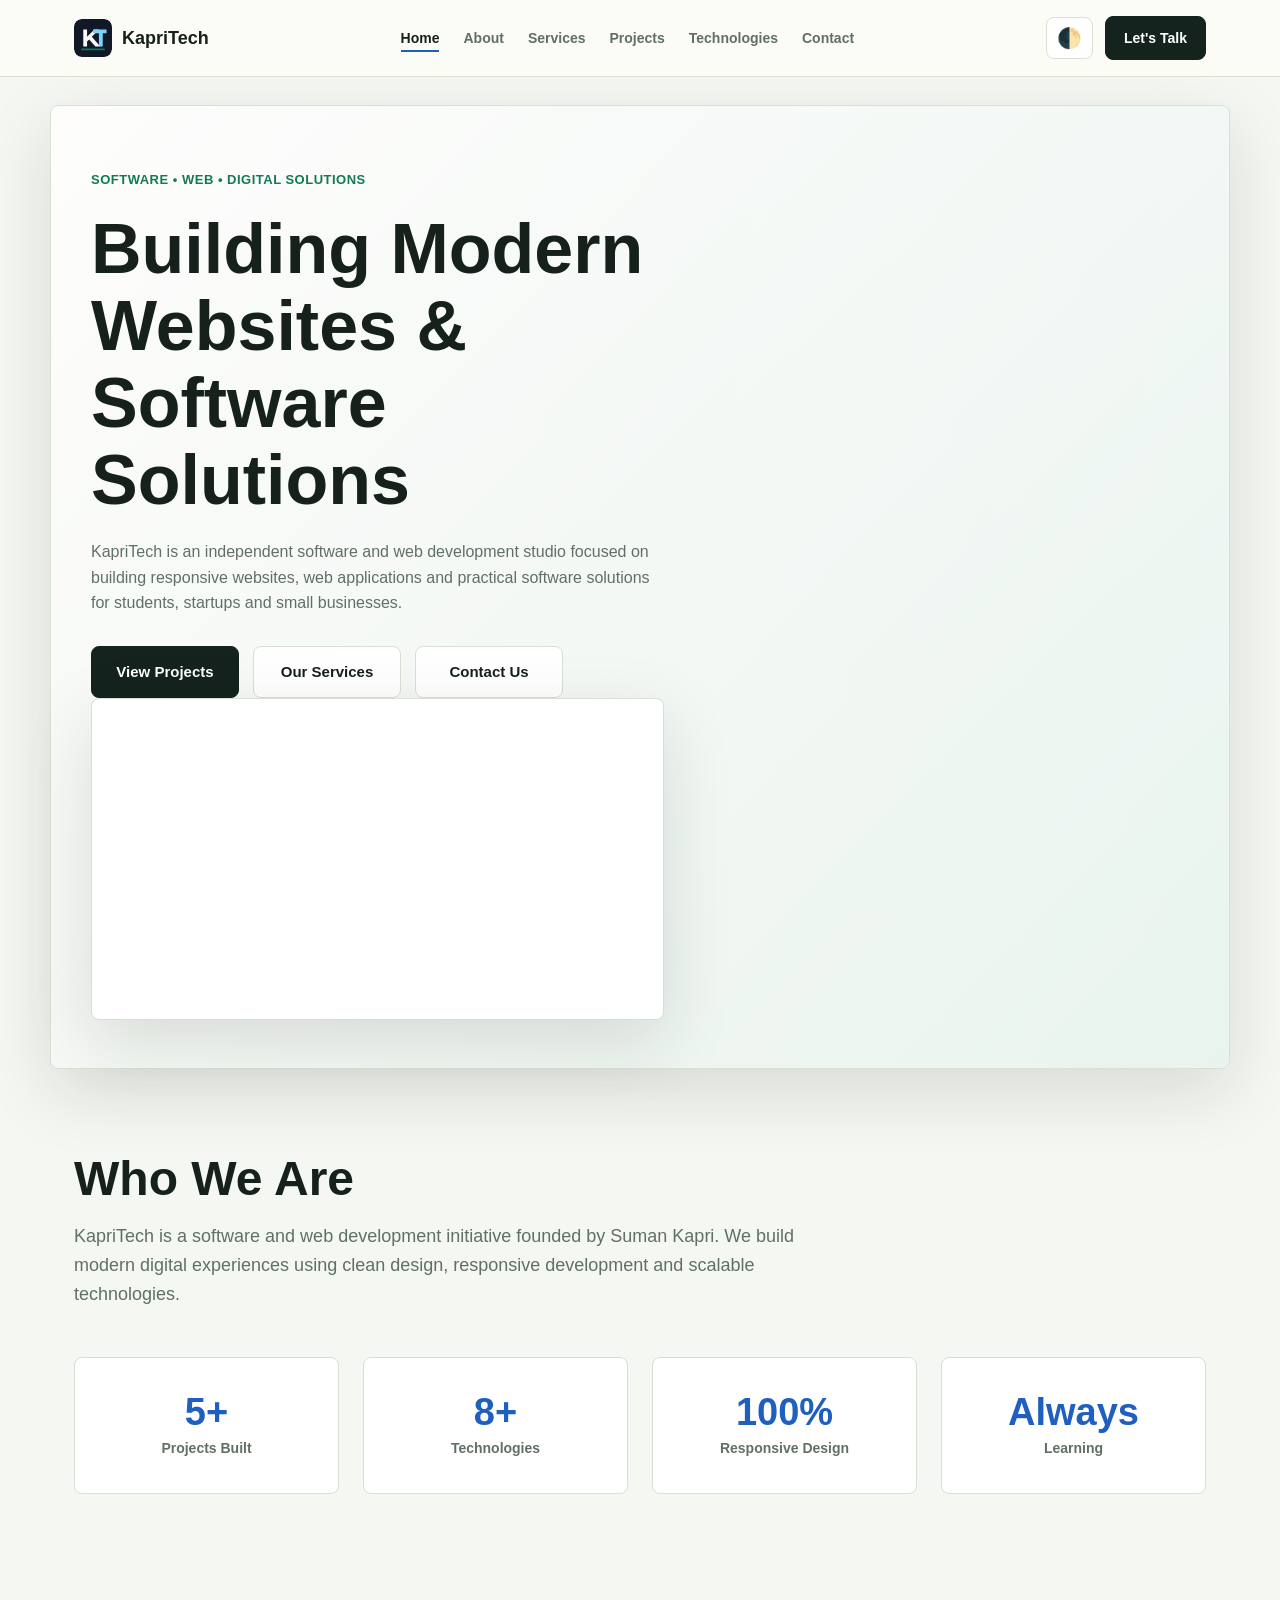
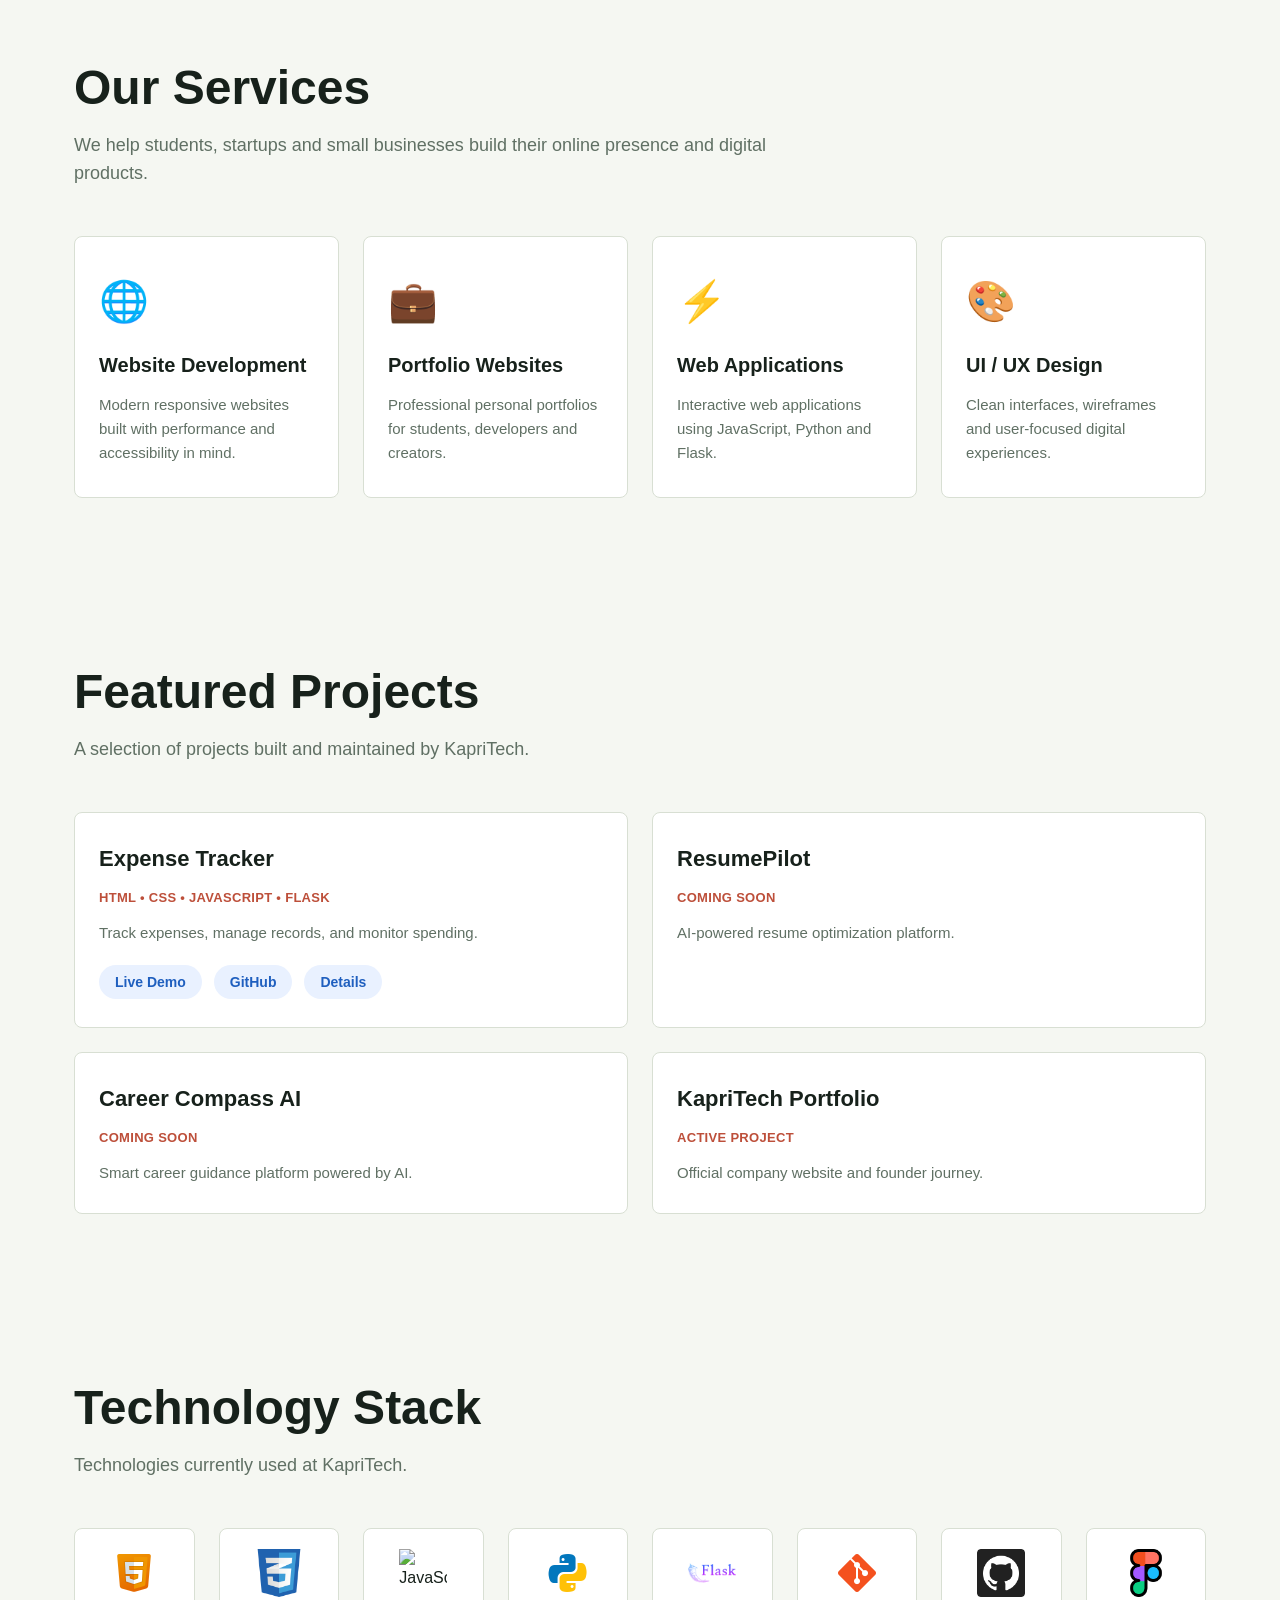
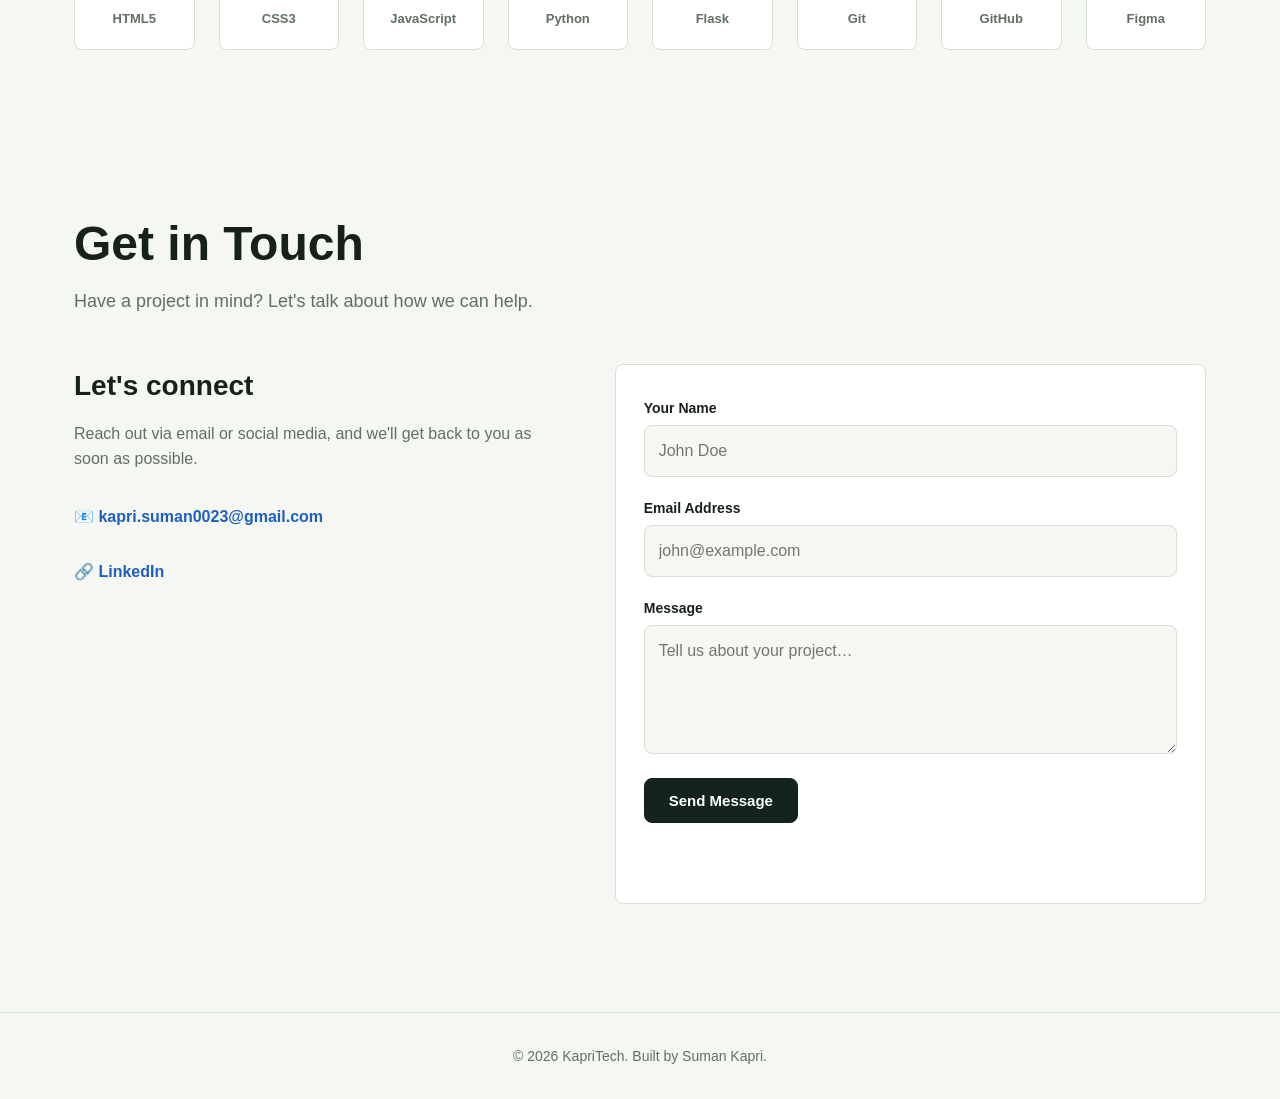
==== commit 30084e50: "Add new section for all pages" ====
--- a/portfolio-website/index.html
+++ b/portfolio-website/index.html
@@ -2,431 +2,368 @@
 <html lang="en">
 
 <head>
-    <meta charset="UTF-8">
-    <meta name="viewport" content="width=device-width, initial-scale=1.0">
-    <meta name="description" content="KapriTech is the Day 10 portfolio and founder journey of Suman Kapri, now showing Expense Tracker Pro built with HTML, CSS, JavaScript, and Python Flask.">
-    <meta property="og:title" content="KapriTech | Suman Kapri Portfolio">
-    <meta property="og:description" content="Day 10 portfolio, Flask expense tracker project, public learning, and the founder journey of Suman Kapri.">
-    <meta property="og:image" content="assets/social-preview.svg">
+    <meta charset="UTF-8" />
+    <meta name="viewport" content="width=device-width, initial-scale=1.0" />
+    <meta name="description"
+        content="KapriTech is the  portfolio and founder journey of Suman Kapri , showcasing introduction and services" />
+    <meta property="og:title" content="KapriTech | Suman Kapri Portfolio" />
+    
+    <meta property="og:image" content="assets/social-preview.svg" />
     <title>KapriTech | Suman Kapri Portfolio</title>
-    <link rel="icon" href="assets/kapritech-mark.svg" type="image/svg+xml">
-    <link rel="stylesheet" href="style.css">
+    <link rel="icon" href="assets/kapritech-mark.svg" type="image/svg+xml" />
+    <link rel="stylesheet" href="style.css" />
 </head>
 
 <body>
 
-  <!-- ================= HEADER ================= -->
-<header class="site-header">
-
-    <nav class="navbar">
-
-        <a href="#home" class="logo">
-
-            <img src="assets/kapritech-mark.svg" alt="KapriTech Logo">
-
-            <span>KapriTech</span>
-
-        </a>
-
-        <ul class="nav-links">
-
-            <li><a href="#home">Home</a></li>
-
-            <li><a href="#about">About</a></li>
-
-            <li><a href="#services">Services</a></li>
-
-            <li><a href="#projects">Projects</a></li>
-
-            <li><a href="#technologies">Technologies</a></li>
-
-            <li><a href="#contact">Contact</a></li>
-
-        </ul>
-
-        <a href="#contact" class="nav-btn">
-            Let's Talk
-        </a>
-
-    </nav>
-
-</header>
+
+    <header class="site-header">
+        <nav class="navbar">
+            <a href="#home" class="logo">
+                <img src="assets/kapritech-mark.svg" alt="KapriTech Logo" class="brand-mark" />
+                <span>KapriTech</span>
+            </a>
+
+            <!-- Mobile toggle button -->
+            <button class="nav-toggle" aria-expanded="false" aria-label="Toggle navigation menu">
+                <span></span>
+                <span></span>
+                <span></span>
+            </button>
+
+            <ul class="nav-links">
+                <li><a href="#home" class="active">Home</a></li>
+                <li><a href="#about">About</a></li>
+                <li><a href="#services">Services</a></li>
+                <li><a href="#projects">Projects</a></li>
+                <li><a href="#technologies">Technologies</a></li>
+                <li><a href="#contact">Contact</a></li>
+            </ul>
+
+            <div class="nav-actions">
+                <button class="theme-toggle" aria-label="Toggle dark/light theme">🌓</button>
+                <a href="#contact" class="nav-btn">Let's Talk</a>
+            </div>
+        </nav>
+    </header>
 
     <main>
 
-        <!-- ================= HERO ================= -->
-
-<section class="hero" id="home">
-
-    <div class="hero-content">
-
-        <div class="hero-left">
-
-            <span class="hero-tag">
-                SOFTWARE • WEB • DIGITAL SOLUTIONS
-            </span>
-
-            <h1>
-                Building Modern Websites &
-                Software Solutions
-            </h1>
-
-            <p>
-
-                KapriTech is an independent software and web development
-                studio focused on building responsive websites,
-                web applications and practical software solutions for
-                students, startups and small businesses.
-
-            </p>
-
-            <div class="hero-buttons">
-
-                <a href="#projects" class="btn primary-btn">
-                    View Projects
-                </a>
-
-                <a href="#services" class="btn secondary-btn">
-                    Our Services
-                </a>
-
-                <a href="#contact" class="btn secondary-btn">
-                    Contact Us
-                </a>
-
-            </div>
-
-        </div>
-
-        <div class="hero-right">
-
-            <video autoplay muted loop playsinline class="hero-video">
-
-                <source src="assets/Kapritech.mp4" type="video/mp4">
-
-            </video>
-
-        </div>
-
-    </div>
-
-</section>
-
-<!-- ================= ABOUT ================= -->
-
-<section class="about section" id="about">
-
-    <div class="section-header">
-
-        <h2>Who We Are</h2>
-
-        <p>
-
-            KapriTech is a software and web development initiative
-            founded by Suman Kapri.
-
-            We build modern digital experiences using clean design,
-            responsive development and scalable technologies.
-
-        </p>
-
-    </div>
-
-    <div class="about-grid">
-
-        <div class="about-card">
-
-            <h3>5+</h3>
-
-            <span>Projects Built</span>
-
-        </div>
-
-        <div class="about-card">
-
-            <h3>8+</h3>
-
-            <span>Technologies</span>
-
-        </div>
-
-        <div class="about-card">
-
-            <h3>100%</h3>
-
-            <span>Responsive Design</span>
-
-        </div>
-
-        <div class="about-card">
-
-            <h3>Always</h3>
-
-            <span>Learning</span>
-
-        </div>
-
-    </div>
-
-</section>
-
-
-<!-- ================= SERVICES ================= -->
-
-<section class="services section" id="services">
-
-    <div class="section-header">
-
-        <h2>Our Services</h2>
-
-        <p>
-            We help students, startups and small businesses
-            build their online presence and digital products.
-        </p>
-
-    </div>
-
-    <div class="services-grid">
-
-        <article class="service-card">
-
-            <div class="service-icon">🌐</div>
-
-            <h3>Website Development</h3>
-
-            <p>
-                Modern responsive websites built with
-                performance and accessibility in mind.
-            </p>
-
-        </article>
-
-        <article class="service-card">
-
-            <div class="service-icon">💼</div>
-
-            <h3>Portfolio Websites</h3>
-
-            <p>
-                Professional personal portfolios for
-                students, developers and creators.
-            </p>
-
-        </article>
-
-        <article class="service-card">
-
-            <div class="service-icon">⚡</div>
-
-            <h3>Web Applications</h3>
-
-            <p>
-                Interactive web applications using
-                JavaScript, Python and Flask.
-            </p>
-
-        </article>
-
-        <article class="service-card">
-
-            <div class="service-icon">🎨</div>
-
-            <h3>UI / UX Design</h3>
-
-            <p>
-                Clean interfaces, wireframes and
-                user-focused digital experiences.
-            </p>
-
-        </article>
-
-    </div>
-
-</section>
-
-
-<!-- ================= PROJECTS ================= -->
-
-<section class="projects section" id="projects">
-
-    <div class="section-header">
-
-        <h2>Featured Projects</h2>
-
-        <p>
-            A selection of projects built and maintained
-            by KapriTech.
-        </p>
-
-    </div>
-
-    <div class="projects-grid">
-
-        <!-- Project 1 -->
-
-        <article class="project-card">
-
-            <h3>Expense Tracker</h3>
-
-            <span class="project-tag">
-                HTML • CSS • JavaScript • Flask
-            </span>
-
-            <p>
-                Track expenses, manage records,
-                and monitor spending.
-            </p>
-
-            <div class="project-buttons">
-
-                <a href="#">Live Demo</a>
-
-                <a href="#">GitHub</a>
-
-                <a href="#">Details</a>
-
-            </div>
-
-        </article>
-
-        <!-- Project 2 -->
-
-        <article class="project-card">
-
-            <h3>ResumePilot</h3>
-
-            <span class="project-tag">
-                Coming Soon
-            </span>
-
-            <p>
-                AI-powered resume optimization
-                platform.
-            </p>
-
-        </article>
-
-        <!-- Project 3 -->
-
-        <article class="project-card">
-
-            <h3>Career Compass AI</h3>
-
-            <span class="project-tag">
-                Coming Soon
-            </span>
-
-            <p>
-                Smart career guidance platform
-                powered by AI.
-            </p>
-
-        </article>
-
-        <!-- Project 4 -->
-
-        <article class="project-card">
-
-            <h3>KapriTech Portfolio</h3>
-
-            <span class="project-tag">
-                Active Project
-            </span>
-
-            <p>
-                Official company website and
-                founder journey.
-            </p>
-
-        </article>
-
-    </div>
-
-</section>
-
-<!-- ================= TECHNOLOGIES ================= -->
-
-<section class="technologies section" id="technologies">
-
-    <div class="section-header">
-
-        <h2>Technology Stack</h2>
-
-        <p>
-            Technologies currently used at KapriTech.
-        </p>
-
-    </div>
-
-    <div class="tech-grid">
-
-        <div class="tech-item">
-            <img src="assets/html.png" alt="HTML">
-            <span>HTML5</span>
-        </div>
-
-        <div class="tech-item">
-            <img src="assets/css.png" alt="CSS">
-            <span>CSS3</span>
-        </div>
-
-        <div class="tech-item">
-            <img src="assets/javascript.png" alt="JavaScript">
-            <span>JavaScript</span>
-        </div>
-
-        <div class="tech-item">
-            <img src="assets/python.png" alt="Python">
-            <span>Python</span>
-        </div>
-
-        <div class="tech-item">
-            <img src="assets/flask.png" alt="Flask">
-            <span>Flask</span>
-        </div>
-
-        <div class="tech-item">
-            <img src="assets/git.png" alt="Git">
-            <span>Git</span>
-        </div>
-
-        <div class="tech-item">
-            <img src="assets/github.png" alt="GitHub">
-            <span>GitHub</span>
-        </div>
-
-        <div class="tech-item">
-            <img src="assets/mysql.png" alt="MySQL">
-            <span>MySQL</span>
-        </div>
-
-        <div class="tech-item">
-            <img src="assets/figma.png" alt="Figma">
-            <span>Figma</span>
-        </div>
-
-    </div>
-
-</section>
-        
-
-        
-       
-
-        
-
-        
-        
-
-       
-
-    
+        <!-- ========== HERO ========== -->
+        <section class="hero" id="home">
+            <div class="hero-content">
+                <div class="hero-left">
+                    <span class="hero-tag">SOFTWARE • WEB • DIGITAL SOLUTIONS</span>
+                    <h1>Building Modern Websites &amp; Software Solutions</h1>
+                    <p>
+                        KapriTech is an independent software and web development
+                        studio focused on building responsive websites,
+                        web applications and practical software solutions for
+                        students, startups and small businesses.
+                    </p>
+                    <div class="hero-buttons">
+                        <a href="#projects" class="btn primary-btn">View Projects</a>
+                        <a href="#services" class="btn secondary-btn">Our Services</a>
+                        <a href="#contact" class="btn secondary-btn">Contact Us</a>
+                    </div>
+                </div>
+
+                <div class="hero-right">
+                    <video autoplay muted loop playsinline class="hero-video" poster="assets/hero-poster.jpg">
+                        <source src="assets/Kapritech.mp4" type="video/mp4" />
+                        Your browser does not support the video tag.
+                    </video>
+                </div>
+            </div>
+        </section>
+
+        <!-- ========== ABOUT ========== -->
+        <section class="about section" id="about">
+            <div class="section-header">
+                <h2>Who We Are</h2>
+                <p>
+                    KapriTech is a software and web development initiative
+                    founded by Suman Kapri.
+                    We build modern digital experiences using clean design,
+                    responsive development and scalable technologies.
+                </p>
+            </div>
+            <div class="about-grid">
+                <div class="about-card">
+                    <h3>5+</h3>
+                    <span>Projects Built</span>
+                </div>
+                <div class="about-card">
+                    <h3>8+</h3>
+                    <span>Technologies</span>
+                </div>
+                <div class="about-card">
+                    <h3>100%</h3>
+                    <span>Responsive Design</span>
+                </div>
+                <div class="about-card">
+                    <h3>Always</h3>
+                    <span>Learning</span>
+                </div>
+            </div>
+        </section>
+
+        <!-- ========== SERVICES ========== -->
+        <section class="services section" id="services">
+            <div class="section-header">
+                <h2>Our Services</h2>
+                <p>
+                    We help students, startups and small businesses
+                    build their online presence and digital products.
+                </p>
+            </div>
+            <div class="services-grid">
+                <article class="service-card">
+                    <div class="service-icon">🌐</div>
+                    <h3>Website Development</h3>
+                    <p>Modern responsive websites built with performance and accessibility in mind.</p>
+                </article>
+                <article class="service-card">
+                    <div class="service-icon">💼</div>
+                    <h3>Portfolio Websites</h3>
+                    <p>Professional personal portfolios for students, developers and creators.</p>
+                </article>
+                <article class="service-card">
+                    <div class="service-icon">⚡</div>
+                    <h3>Web Applications</h3>
+                    <p>Interactive web applications using JavaScript, Python and Flask.</p>
+                </article>
+                <article class="service-card">
+                    <div class="service-icon">🎨</div>
+                    <h3>UI / UX Design</h3>
+                    <p>Clean interfaces, wireframes and user-focused digital experiences.</p>
+                </article>
+            </div>
+        </section>
+
+        <!-- ========== PROJECTS ========== -->
+        <section class="projects section" id="projects">
+            <div class="section-header">
+                <h2>Featured Projects</h2>
+                <p>A selection of projects built and maintained by KapriTech.</p>
+            </div>
+            <div class="projects-grid">
+
+
+                <!-- Project 1 -->
+                <article class="project-card">
+                    <h3>Expense Tracker</h3>
+                    <span class="project-tag">HTML • CSS • JavaScript • Flask</span>
+                    <p>Track expenses, manage records, and monitor spending.</p>
+                    <div class="project-buttons">
+                        <a href="#" class="project-link">Live Demo</a>
+                        <a href="#" class="project-link">GitHub</a>
+                        <a href="#" class="project-link">Details</a>
+                    </div>
+                </article>
+
+                <!-- Project 2 -->
+                <article class="project-card">
+                    <h3>ResumePilot</h3>
+                    <span class="project-tag">Coming Soon</span>
+                    <p>AI-powered resume optimization platform.</p>
+                </article>
+
+                <!-- Project 3 -->
+                <article class="project-card">
+                    <h3>Career Compass AI</h3>
+                    <span class="project-tag">Coming Soon</span>
+                    <p>Smart career guidance platform powered by AI.</p>
+                </article>
+
+                <!-- Project 4 -->
+                <article class="project-card">
+                    <h3>KapriTech Portfolio</h3>
+                    <span class="project-tag">Active Project</span>
+                    <p>Official company website and founder journey.</p>
+                </article>
+            </div>
+        </section>
+
+        <!-- ========== TECHNOLOGIES ========== -->
+        <section class="technologies section" id="technologies">
+            <div class="section-header">
+                <h2>Technology Stack</h2>
+                <p>Technologies currently used at KapriTech.</p>
+            </div>
+            <div class="tech-grid">
+                <div class="tech-item">
+                    <img src="assets/html logo.png" alt="HTML" />
+                    <span>HTML5</span>
+                </div>
+                <div class="tech-item">
+                    <img src="assets/css icon.png" alt="CSS" />
+                    <span>CSS3</span>
+                </div>
+                <div class="tech-item">
+                    <img src="assets/javascript icon.png" alt="JavaScript" />
+                    <span>JavaScript</span>
+                </div>
+                <div class="tech-item">
+                    <img src="assets/python icon.png" alt="Python" />
+                    <span>Python</span>
+                </div>
+                <div class="tech-item">
+                    <img src="assets/flask.png" alt="Flask" />
+                    <span>Flask</span>
+                </div>
+                <div class="tech-item">
+                    <img src="assets/git icon.png" alt="Git" />
+                    <span>Git</span>
+                </div>
+                <div class="tech-item">
+                    <img src="assets/github icon.png" alt="GitHub" />
+                    <span>GitHub</span>
+                </div>
+                <div class="tech-item">
+                    <img src="assets/figma.png" alt="Figma" />
+                    <span>Figma</span>
+                </div>
+            </div>
+        </section>
+
+        <!-- ========== CONTACT ========== -->
+        <section class="contact section" id="contact">
+            <div class="section-header">
+                <h2>Get in Touch</h2>
+                <p>Have a project in mind? Let's talk about how we can help.</p>
+            </div>
+            <div class="contact-grid">
+                <div class="contact-info">
+                    <h3>Let's connect</h3>
+                    <p>Reach out via email or social media, and we'll get back to you as soon as possible.</p>
+                    <ul class="contact-links">
+                        <li><a href="mailto:hello@kapritech.com">📧 kapri.suman0023@gmail.com</a></li>
+                        <li><a href="https://www.linkedin.com/in/sumankapri/" target="_blank" rel="noopener noreferrer">🔗 LinkedIn</a></li>
+                    </ul>
+                </div>
+                <form class="contact-form" id="contactForm">
+                    <div class="field-group">
+                        <label for="name">Your Name</label>
+                        <input type="text" id="name" placeholder="John Doe" required />
+                    </div>
+                    <div class="field-group">
+                        <label for="email">Email Address</label>
+                        <input type="email" id="email" placeholder="john@example.com" required />
+                    </div>
+                    <div class="field-group">
+                        <label for="message">Message</label>
+                        <textarea id="message" rows="4" placeholder="Tell us about your project…" required></textarea>
+                    </div>
+                    <button type="submit" class="btn primary-btn">Send Message</button>
+                    <div class="form-status" id="formStatus"></div>
+                </form>
+            </div>
+        </section>
+
     </main>
 
+    <!-- ========== FOOTER ========== -->
     <footer>
-    <p>2026 KapriTech. Built by Suman Kapri.</p>
+        <p>&copy; 2026 KapriTech. Built by Suman Kapri.</p>
     </footer>
+
     <script src="script.js"></script>
+
+    <!-- ========== INLINE FALLBACK SCRIPT (if script.js fails) ========== -->
+    <script>
+        document.addEventListener('DOMContentLoaded', function() {
+            // ---- Theme Toggle ----
+            const themeToggle = document.querySelector('.theme-toggle');
+            const root = document.documentElement;
+
+            // Check saved theme
+            const savedTheme = localStorage.getItem('theme');
+            if (savedTheme) {
+                root.setAttribute('data-theme', savedTheme);
+            } else if (window.matchMedia && window.matchMedia('(prefers-color-scheme: dark)').matches) {
+                root.setAttribute('data-theme', 'dark');
+            }
+
+            if (themeToggle) {
+                themeToggle.addEventListener('click', function() {
+                    const current = root.getAttribute('data-theme');
+                    const next = current === 'dark' ? 'light' : 'dark';
+                    root.setAttribute('data-theme', next);
+                    localStorage.setItem('theme', next);
+                });
+            }
+
+            // ---- Mobile Nav Toggle ----
+            const navToggle = document.querySelector('.nav-toggle');
+            const navLinks = document.querySelector('.nav-links');
+
+            if (navToggle && navLinks) {
+                navToggle.addEventListener('click', function() {
+                    const isOpen = navLinks.classList.toggle('is-open');
+                    navToggle.setAttribute('aria-expanded', isOpen);
+                });
+
+                // Close nav on link click (mobile)
+                navLinks.querySelectorAll('a').forEach(function(link) {
+                    link.addEventListener('click', function() {
+                        navLinks.classList.remove('is-open');
+                        navToggle.setAttribute('aria-expanded', 'false');
+                    });
+                });
+            }
+
+            // ---- Contact Form ----
+            const form = document.getElementById('contactForm');
+            const status = document.getElementById('formStatus');
+
+            if (form && status) {
+                form.addEventListener('submit', function(e) {
+                    e.preventDefault();
+                    status.textContent = '✅ Thank you! Your message has been sent.';
+                    status.style.color = '#137a53';
+                    form.reset();
+                    setTimeout(function() {
+                        status.textContent = '';
+                    }, 4000);
+                });
+            }
+
+            // ---- Smooth scroll for nav links ----
+            document.querySelectorAll('a[href^="#"]').forEach(function(anchor) {
+                anchor.addEventListener('click', function(e) {
+                    const targetId = this.getAttribute('href');
+                    if (targetId === '#') return;
+                    const target = document.querySelector(targetId);
+                    if (target) {
+                        e.preventDefault();
+                        target.scrollIntoView({ behavior: 'smooth' });
+                    }
+                });
+            });
+
+            // ---- Active nav link highlight on scroll ----
+            const sections = document.querySelectorAll('section[id]');
+            const navAnchors = document.querySelectorAll('.nav-links a');
+
+            window.addEventListener('scroll', function() {
+                let current = 'home';
+                sections.forEach(function(section) {
+                    const top = section.offsetTop - 120;
+                    if (window.scrollY >= top) {
+                        current = section.getAttribute('id');
+                    }
+                });
+                navAnchors.forEach(function(link) {
+                    link.classList.remove('active');
+                    if (link.getAttribute('href') === '#' + current) {
+                        link.classList.add('active');
+                    }
+                });
+            });
+        });
+    </script>
+
 </body>
 
-</html>
+</html>
--- a/portfolio-website/style.css
+++ b/portfolio-website/style.css
@@ -1,3 +1,6 @@
+/* ============================================================
+   CSS VARIABLES & THEMES
+   ============================================================ */
 :root {
     --bg: #f5f7f2;
     --surface: #ffffff;
@@ -13,6 +16,8 @@
     --soft-green: #e9f6ee;
     --soft-coral: #fff0ea;
     --shadow: 0 22px 70px rgba(23, 33, 27, 0.13);
+    --radius: 8px;
+    --transition: 180ms ease;
 }
 
 :root[data-theme="dark"] {
@@ -32,6 +37,9 @@
     --shadow: 0 22px 70px rgba(0, 0, 0, 0.36);
 }
 
+/* ============================================================
+   GLOBAL RESET & BASE
+   ============================================================ */
 * {
     box-sizing: border-box;
     margin: 0;
@@ -43,22 +51,11 @@
 }
 
 body {
-    background:
-        linear-gradient(90deg, rgba(31, 95, 191, 0.055) 1px, transparent 1px),
-        linear-gradient(180deg, rgba(19, 122, 83, 0.055) 1px, transparent 1px),
-        linear-gradient(135deg, #fbfcf7 0%, #f1f7ec 38%, #eef5ff 100%);
-    background-size: 44px 44px, 44px 44px, auto;
+    background: var(--bg);
     color: var(--ink);
-    font-family: Arial, Helvetica, sans-serif;
+    font-family: 'Inter', -apple-system, BlinkMacSystemFont, 'Segoe UI', Roboto, Helvetica, Arial, sans-serif;
     line-height: 1.6;
-}
-
-:root[data-theme="dark"] body {
-    background:
-        linear-gradient(90deg, rgba(139, 184, 255, 0.06) 1px, transparent 1px),
-        linear-gradient(180deg, rgba(142, 224, 173, 0.06) 1px, transparent 1px),
-        linear-gradient(135deg, #101916 0%, #13251f 48%, #111d28 100%);
-    background-size: 44px 44px, 44px 44px, auto;
+    transition: background var(--transition), color var(--transition);
 }
 
 a {
@@ -66,88 +63,164 @@
     text-decoration: none;
 }
 
+img {
+    max-width: 100%;
+    display: block;
+}
+
+/* ============================================================
+   HEADER / NAVIGATION
+   ============================================================ */
 .site-header {
-    background: rgba(251, 252, 247, 0.94);
+    background: rgba(251, 252, 247, 0.92);
     border-bottom: 1px solid var(--line);
     backdrop-filter: blur(18px);
+    -webkit-backdrop-filter: blur(18px);
     position: sticky;
     top: 0;
-    z-index: 10;
+    z-index: 100;
+    transition: background var(--transition), border-color var(--transition);
 }
 
 :root[data-theme="dark"] .site-header {
     background: rgba(16, 25, 22, 0.92);
 }
 
-.nav {
-    align-items: center;
-    display: flex;
+.navbar {
+    display: flex;
+    align-items: center;
     justify-content: space-between;
+    max-width: 1180px;
     margin: 0 auto;
-    max-width: 1180px;
     padding: 16px 24px;
+    gap: 16px;
+}
+
+/* Logo */
+.logo {
+    display: flex;
+    align-items: center;
+    gap: 10px;
+    font-size: 18px;
+    font-weight: 800;
+    flex-shrink: 0;
+}
+
+.brand-mark {
+    height: 38px;
+    width: 38px;
+    border-radius: var(--radius);
+    object-fit: cover;
+}
+
+/* Desktop Navigation Links */
+.nav-links {
+    display: flex;
+    align-items: center;
+    gap: 24px;
+    list-style: none;
+}
+
+.nav-links a {
+    color: var(--muted);
+    font-size: 14px;
+    font-weight: 700;
+    padding: 4px 0;
+    border-bottom: 2px solid transparent;
+    transition: color var(--transition), border-color var(--transition);
+}
+
+.nav-links a:hover,
+.nav-links a.active {
+    color: var(--ink);
+    border-bottom-color: var(--blue);
+}
+
+/* Nav Actions (theme toggle + CTA) */
+.nav-actions {
+    display: flex;
+    align-items: center;
+    gap: 12px;
+    flex-shrink: 0;
 }
 
 .theme-toggle {
     background: var(--surface);
     border: 1px solid var(--line);
-    border-radius: 8px;
+    border-radius: var(--radius);
     color: var(--ink);
     cursor: pointer;
+    font-size: 20px;
+    line-height: 1;
+    padding: 8px 10px;
+    min-height: 42px;
+    display: flex;
+    align-items: center;
+    justify-content: center;
+    transition: background var(--transition), border-color var(--transition);
+}
+
+.theme-toggle:hover {
+    background: var(--soft-blue);
+    border-color: var(--blue);
+}
+
+.nav-btn {
+    background: var(--dark);
+    color: var(--surface);
     font-weight: 800;
-    min-height: 42px;
-    padding: 10px 14px;
-}
-
-.brand,
-.nav-links,
-.hero-actions,
-.contact-box {
-    align-items: center;
-    display: flex;
-}
-
-.brand {
-    font-size: 18px;
-    font-weight: 800;
-    gap: 10px;
-}
-
-.brand-mark {
-    border-radius: 8px;
-    height: 38px;
-    object-fit: cover;
-    width: 38px;
-}
-
+    padding: 10px 18px;
+    border-radius: var(--radius);
+    border: 1px solid var(--dark);
+    transition: transform var(--transition), box-shadow var(--transition);
+    font-size: 14px;
+    white-space: nowrap;
+}
+
+.nav-btn:hover {
+    transform: translateY(-2px);
+    box-shadow: var(--shadow);
+}
+
+:root[data-theme="dark"] .nav-btn {
+    background: var(--blue);
+    border-color: var(--blue);
+    color: var(--bg);
+}
+
+/* Mobile Hamburger (hidden on desktop) */
 .nav-toggle {
-    align-items: center;
+    display: none;
+    flex-direction: column;
+    align-items: center;
+    justify-content: center;
     background: var(--surface);
     border: 1px solid var(--line);
-    border-radius: 8px;
+    border-radius: var(--radius);
     cursor: pointer;
-    display: none;
     height: 42px;
-    justify-content: center;
+    width: 42px;
     padding: 0;
     position: relative;
-    width: 42px;
-}
-
-.nav-toggle span:not(.sr-only) {
+    transition: border-color var(--transition);
+}
+
+.nav-toggle span {
     background: var(--ink);
     border-radius: 999px;
     display: block;
     height: 2px;
+    width: 18px;
     position: absolute;
-    transition: transform 180ms ease, opacity 180ms ease;
-    width: 18px;
+    transition: transform var(--transition), opacity var(--transition);
 }
 
 .nav-toggle span:nth-child(1) {
     transform: translateY(-6px);
 }
-
+.nav-toggle span:nth-child(2) {
+    transform: translateY(0);
+}
 .nav-toggle span:nth-child(3) {
     transform: translateY(6px);
 }
@@ -155,1132 +228,631 @@
 .nav-toggle[aria-expanded="true"] span:nth-child(1) {
     transform: rotate(45deg);
 }
-
 .nav-toggle[aria-expanded="true"] span:nth-child(2) {
     opacity: 0;
 }
-
 .nav-toggle[aria-expanded="true"] span:nth-child(3) {
     transform: rotate(-45deg);
 }
 
-.sr-only {
-    height: 1px;
-    overflow: hidden;
-    position: absolute;
-    white-space: nowrap;
-    width: 1px;
-}
-
-.nav-links {
-    gap: 24px;
-}
-
-.nav-links a {
-    color: var(--muted);
-    font-size: 14px;
-    font-weight: 700;
-}
-
-.nav-links a:hover {
-    color: var(--blue);
-}
-
-.nav-links a.active {
+/* ============================================================
+   BUTTONS (global)
+   ============================================================ */
+.btn {
+    display: inline-flex;
+    align-items: center;
+    justify-content: center;
+    font-weight: 800;
+    padding: 13px 24px;
+    border-radius: var(--radius);
+    border: 1px solid transparent;
+    cursor: pointer;
+    transition: transform var(--transition), box-shadow var(--transition), background var(--transition);
+    font-size: 15px;
+    min-width: 148px;
+    text-align: center;
+}
+
+.btn:hover {
+    transform: translateY(-2px);
+    box-shadow: var(--shadow);
+}
+
+.primary-btn {
+    background: var(--dark);
+    color: var(--surface);
+    border-color: var(--dark);
+}
+
+:root[data-theme="dark"] .primary-btn {
+    background: var(--blue);
+    border-color: var(--blue);
+    color: var(--bg);
+}
+
+.secondary-btn {
+    background: var(--surface);
     color: var(--ink);
-}
-
-.nav-links a:focus-visible,
-.button:focus-visible,
-.quick-links a:focus-visible,
-.project-card:focus-visible,
-.contact-box a:focus-visible,
-.filter-button:focus-visible,
-.theme-toggle:focus-visible,
-.contact-form input:focus,
-.contact-form textarea:focus,
-.nav-toggle:focus-visible {
-    outline: 3px solid rgba(36, 87, 214, 0.35);
-    outline-offset: 3px;
-}
-
+    border-color: var(--line);
+}
+
+.secondary-btn:hover {
+    border-color: var(--muted);
+}
+
+/* ============================================================
+   HERO
+   ============================================================ */
 .hero {
-    align-items: center;
-    background:
-        linear-gradient(135deg, rgba(255, 255, 255, 0.88), rgba(233, 246, 238, 0.72)),
-        linear-gradient(90deg, rgba(189, 79, 58, 0.08), rgba(31, 95, 191, 0.08));
-    border: 1px solid rgba(216, 223, 211, 0.82);
-    border-radius: 8px;
+    display: grid;
+    grid-template-columns: minmax(0, 1.1fr) minmax(320px, 0.9fr);
+    gap: 56px;
+    align-items: center;
+    max-width: 1180px;
+    margin: 28px auto 0;
+    padding: 64px 40px 48px;
+    background: linear-gradient(135deg, rgba(255, 255, 255, 0.88), rgba(233, 246, 238, 0.72)),
+        linear-gradient(90deg, rgba(189, 79, 58, 0.06), rgba(31, 95, 191, 0.06));
+    border: 1px solid var(--line);
+    border-radius: var(--radius);
     box-shadow: var(--shadow);
-    display: grid;
-    gap: 56px;
-    grid-template-columns: minmax(0, 1.1fr) minmax(320px, 0.9fr);
-    margin: 28px auto 0;
-    max-width: 1180px;
     min-height: calc(100vh - 99px);
-    padding: 64px 40px 48px;
+    transition: background var(--transition), border-color var(--transition);
 }
 
 :root[data-theme="dark"] .hero {
-    background:
-        linear-gradient(135deg, rgba(23, 35, 31, 0.92), rgba(22, 50, 37, 0.72)),
+    background: linear-gradient(135deg, rgba(23, 35, 31, 0.92), rgba(22, 50, 37, 0.72)),
         linear-gradient(90deg, rgba(255, 155, 125, 0.08), rgba(139, 184, 255, 0.08));
 }
 
-.eyebrow {
+.hero-left {
+    display: flex;
+    flex-direction: column;
+    gap: 20px;
+}
+
+.hero-tag {
     color: var(--green);
     font-size: 13px;
     font-weight: 800;
-    letter-spacing: 0;
-    margin-bottom: 12px;
+    letter-spacing: 0.5px;
     text-transform: uppercase;
 }
 
-h1,
-h2,
-h3 {
+.hero-left h1 {
+    font-size: clamp(38px, 6vw, 70px);
     line-height: 1.1;
-}
-
-h1 {
-    font-size: 70px;
-    letter-spacing: 0;
     max-width: 850px;
 }
 
-h2 {
-    font-size: 48px;
-    max-width: 760px;
-}
-
-h3 {
-    font-size: 24px;
-}
-
-.hero-text {
+.hero-left p {
     color: var(--muted);
-    font-size: 20px;
-    margin-top: 24px;
+    font-size: clamp(16px, 1.2vw, 20px);
     max-width: 720px;
 }
 
-.hero-actions {
+.hero-buttons {
+    display: flex;
     flex-wrap: wrap;
     gap: 14px;
-    margin-top: 34px;
-}
-
-.button {
-    border: 1px solid var(--dark);
-    border-radius: 8px;
-    display: inline-flex;
-    font-weight: 800;
+    margin-top: 10px;
+}
+
+.hero-right {
+    display: flex;
+    align-items: center;
     justify-content: center;
-    min-width: 148px;
-    padding: 13px 18px;
-}
-
-.button.primary {
-    background: var(--dark);
-    color: var(--surface);
-}
-
-.button.secondary {
+}
+
+.hero-video {
+    width: 100%;
+    max-width: 100%;
+    border-radius: var(--radius);
+    border: 1px solid var(--line);
+    box-shadow: var(--shadow);
     background: var(--surface);
-    border-color: var(--line);
-    color: var(--dark);
-}
-
-.button:hover {
-    transform: translateY(-2px);
-}
-
-.hero-visual {
-    align-items: center;
-    display: flex;
-    justify-content: center;
-}
-
-.hero-visual img {
+    aspect-ratio: 16 / 9;
+    object-fit: cover;
+}
+
+/* ============================================================
+   SECTIONS (shared)
+   ============================================================ */
+.section {
+    max-width: 1180px;
+    margin: 0 auto;
+    padding: 84px 24px;
+}
+
+.section-header {
+    margin-bottom: 48px;
+    max-width: 760px;
+}
+
+.section-header h2 {
+    font-size: clamp(34px, 4vw, 48px);
+    line-height: 1.1;
+    margin-bottom: 16px;
+}
+
+.section-header p {
+    color: var(--muted);
+    font-size: 18px;
+}
+
+/* ============================================================
+   ABOUT
+   ============================================================ */
+.about-grid {
+    display: grid;
+    grid-template-columns: repeat(4, 1fr);
+    gap: 24px;
+}
+
+.about-card {
     background: var(--surface);
     border: 1px solid var(--line);
-    border-radius: 8px;
+    border-radius: var(--radius);
+    padding: 32px 24px;
+    text-align: center;
+    transition: transform var(--transition), box-shadow var(--transition);
+}
+
+.about-card:hover {
+    transform: translateY(-4px);
     box-shadow: var(--shadow);
-    display: block;
-    height: auto;
-    max-width: 100%;
-    padding: 16px;
-}
-
-.hero-highlights {
-    display: flex;
-    flex-wrap: wrap;
-    gap: 10px;
-    margin-top: 28px;
-}
-
-.hero-highlights span {
-    background: rgba(255, 255, 255, 0.78);
-    border: 1px solid var(--line);
-    border-radius: 8px;
-    color: var(--dark);
-    font-size: 13px;
-    font-weight: 800;
-    padding: 9px 12px;
-}
-
-:root[data-theme="dark"] .hero-highlights span,
-:root[data-theme="dark"] .focus-list li {
-    background: rgba(23, 35, 31, 0.86);
-}
-
-.section {
-    margin: 0 auto;
-    max-width: 1180px;
-    padding: 84px 24px;
-}
-
-.page-hero {
-    margin: 0 auto;
-    max-width: 1180px;
-    padding: 96px 24px 40px;
-}
-
-.page-hero h1 {
-    max-width: 920px;
-}
-
-.page-hero p:last-child {
+}
+
+.about-card h3 {
+    font-size: 38px;
+    color: var(--blue);
+    line-height: 1.2;
+}
+
+.about-card span {
     color: var(--muted);
-    font-size: 19px;
-    margin-top: 22px;
-    max-width: 760px;
-}
-
-.project-detail-hero {
-    padding-bottom: 24px;
-}
-
-.section-heading {
-    margin-bottom: 36px;
-}
-
-.quick-links,
-.value-grid,
-.future-grid,
-.status-grid,
-.stats-grid {
+    font-weight: 700;
+    font-size: 14px;
+}
+
+/* ============================================================
+   SERVICES
+   ============================================================ */
+.services-grid {
     display: grid;
-    gap: 18px;
-    grid-template-columns: repeat(3, minmax(0, 1fr));
-}
-
-.brand-showcase,
-.wide-visual {
-    margin-bottom: 28px;
-}
-
-.brand-showcase img,
-.wide-visual img,
-.profile-asset img,
-.contact-box img {
-    border-radius: 8px;
-    display: block;
-    height: auto;
-    max-width: 100%;
-}
-
-.brand-showcase img,
-.wide-visual img {
-    border: 1px solid var(--line);
+    grid-template-columns: repeat(4, 1fr);
+    gap: 24px;
+}
+
+.service-card {
+    background: var(--surface);
+    border: 1px solid var(--line);
+    border-radius: var(--radius);
+    padding: 32px 24px;
+    transition: transform var(--transition), box-shadow var(--transition);
+}
+
+.service-card:hover {
+    transform: translateY(-4px);
     box-shadow: var(--shadow);
 }
 
-.quick-links a,
-.value-grid article,
-.future-grid article,
-.status-grid article,
-.stats-grid article {
-    background: rgba(255, 255, 255, 0.92);
-    border: 1px solid var(--line);
-    border-radius: 8px;
+.service-icon {
+    font-size: 40px;
+    margin-bottom: 16px;
+}
+
+.service-card h3 {
+    font-size: 20px;
+    margin-bottom: 12px;
+}
+
+.service-card p {
+    color: var(--muted);
+    font-size: 15px;
+}
+
+/* ============================================================
+   PROJECTS
+   ============================================================ */
+.projects-grid {
     display: grid;
+    grid-template-columns: repeat(2, 1fr);
+    gap: 24px;
+}
+
+.project-card {
+    background: var(--surface);
+    border: 1px solid var(--line);
+    border-radius: var(--radius);
+    padding: 28px 24px;
+    display: flex;
+    flex-direction: column;
     gap: 12px;
-    padding: 24px;
-}
-
-.quick-links a:hover,
-.value-grid article:hover,
-.future-grid article:hover,
-.status-grid article:hover,
-.stats-grid article:hover {
+    transition: transform var(--transition), box-shadow var(--transition);
+}
+
+.project-card:hover {
+    transform: translateY(-4px);
     box-shadow: var(--shadow);
-    transform: translateY(-2px);
-}
-
-.quick-links strong {
-    color: var(--blue);
-    font-size: 20px;
-}
-
-.status-grid article:nth-child(1),
-.quick-links a:nth-child(1),
-.value-grid article:nth-child(1) {
-    background: var(--soft-blue);
-}
-
-.status-grid article:nth-child(2),
-.quick-links a:nth-child(2),
-.value-grid article:nth-child(2) {
-    background: var(--soft-green);
-}
-
-.status-grid article:nth-child(3),
-.quick-links a:nth-child(3),
-.value-grid article:nth-child(3) {
-    background: var(--soft-coral);
-}
-
-.quick-links span {
-    color: var(--muted);
-}
-
-.day-wrap {
-    padding-top: 24px;
-}
-
-.status-grid strong {
-    color: var(--blue);
-    font-size: 20px;
-}
-
-.status-grid p {
-    color: var(--muted);
-}
-
-.focus-section {
-    padding-top: 24px;
-}
-
-.focus-strip {
-    align-items: center;
-    background: linear-gradient(135deg, var(--soft-blue), var(--soft-green));
-    border: 1px solid var(--line);
-    border-radius: 8px;
-    box-shadow: var(--shadow);
-    display: grid;
-    gap: 24px;
-    grid-template-columns: minmax(0, 1fr) minmax(260px, 0.7fr);
-    padding: 32px;
-}
-
-.focus-strip h2 {
-    font-size: 38px;
-}
-
-.focus-list {
-    display: grid;
-    gap: 10px;
-    list-style: none;
-}
-
-.focus-list li {
-    background: rgba(255, 255, 255, 0.78);
-    border: 1px solid var(--line);
-    border-radius: 8px;
-    color: var(--dark);
-    font-weight: 800;
-    padding: 12px 14px;
-}
-
-.stats-section {
-    padding-top: 24px;
-}
-
-.stats-panel {
-    background: rgba(255, 255, 255, 0.9);
-    border: 1px solid var(--line);
-    border-radius: 8px;
-    box-shadow: var(--shadow);
-    display: grid;
-    gap: 28px;
-    padding: 28px;
-}
-
-:root[data-theme="dark"] .stats-panel,
-:root[data-theme="dark"] .contact-form,
-:root[data-theme="dark"] .contact-section,
-:root[data-theme="dark"] .contact-links,
-:root[data-theme="dark"] .founder-card,
-:root[data-theme="dark"] .story,
-:root[data-theme="dark"] .roadmap div,
-:root[data-theme="dark"] .skills-grid article {
-    background: rgba(23, 35, 31, 0.92);
-}
-
-.stats-grid {
-    grid-template-columns: repeat(4, minmax(0, 1fr));
-}
-
-.stats-grid article {
-    background: var(--surface);
-    min-height: 132px;
-}
-
-.stats-grid span {
-    color: var(--blue);
-    font-size: 46px;
-    font-weight: 800;
-    line-height: 1;
-}
-
-.stats-grid p {
-    color: var(--muted);
-    font-weight: 800;
-}
-
-.message-panel {
-    border-top: 1px solid var(--line);
-    display: grid;
-    gap: 18px;
-    padding-top: 24px;
-}
-
-.message-output {
-    background: var(--soft-green);
-    border: 1px solid var(--line);
-    border-radius: 8px;
-    color: var(--dark);
-    font-size: 18px;
-    font-weight: 800;
-    min-height: 64px;
-    padding: 18px;
-}
-
-:root[data-theme="dark"] .message-output,
-:root[data-theme="dark"] .project-note {
-    background: var(--soft-green);
-}
-
-.message-actions {
-    display: flex;
-    flex-wrap: wrap;
-    gap: 12px;
-}
-
-.proof-section {
-    padding-top: 24px;
-}
-
-.proof-list {
-    display: grid;
-    gap: 18px;
-    grid-template-columns: repeat(3, minmax(0, 1fr));
-}
-
-.proof-list article {
-    background: rgba(255, 255, 255, 0.92);
-    border: 1px solid var(--line);
-    border-radius: 8px;
-    display: grid;
-    gap: 12px;
-    padding: 24px;
-}
-
-.proof-list span {
-    color: var(--coral);
-    font-size: 13px;
-    font-weight: 800;
-}
-
-.proof-list p {
-    color: var(--muted);
-}
-
-.final-cta {
-    background: linear-gradient(135deg, var(--dark), #1f3d31);
-    border-radius: 8px;
-    color: #ffffff;
-    margin-bottom: 72px;
-    padding: 44px;
-}
-
-.final-cta h2 {
-    color: #ffffff;
-}
-
-.final-cta p {
-    color: #c7d2df;
-    font-size: 18px;
-    margin: 18px 0 28px;
-    max-width: 760px;
-}
-
-.final-cta .button.primary {
-    background: var(--surface);
-    color: var(--ink);
-}
-
-.value-grid h3,
-.future-grid h3 {
-    color: var(--ink);
-}
-
-.value-grid p,
-.future-grid p {
-    color: var(--muted);
-}
-
-.future-grid {
-    grid-template-columns: repeat(4, minmax(0, 1fr));
-}
-
-.future-grid span,
-.provide-list span {
+}
+
+.project-card h3 {
+    font-size: 22px;
+}
+
+.project-tag {
     color: var(--coral);
     font-size: 13px;
     font-weight: 800;
     text-transform: uppercase;
-}
-
-.provide-list {
-    display: grid;
-    gap: 18px;
-}
-
-.provide-list article {
-    align-items: start;
-    background: var(--surface);
-    border: 1px solid var(--line);
-    border-radius: 8px;
-    display: grid;
-    gap: 24px;
-    grid-template-columns: 80px minmax(0, 1fr);
-    padding: 28px;
-}
-
-.provide-list p {
+    letter-spacing: 0.3px;
+}
+
+.project-card p {
     color: var(--muted);
-    margin-top: 10px;
-}
-
-.about-grid {
-    display: grid;
-    gap: 28px;
-    grid-template-columns: minmax(0, 1fr) 360px;
-}
-
-.story,
-.founder-card,
-.skills-grid article,
-.project-card,
-.roadmap div,
-.contact-section {
-    border: 1px solid var(--line);
-    border-radius: 8px;
-}
-
-.story,
-.founder-card,
-.skills-grid article,
-.roadmap div {
-    background: var(--surface);
-}
-
-.story {
-    padding: 34px;
-}
-
-.story p,
-.contact-section p {
-    color: var(--muted);
-    font-size: 18px;
-    margin-top: 16px;
-}
-
-.founder-card {
-    padding: 28px;
-}
-
-.profile-asset img {
-    box-shadow: var(--shadow);
-}
-
-.wide-card {
-    align-items: center;
-    display: grid;
-    gap: 22px;
-    grid-template-columns: 86px minmax(180px, 0.7fr) minmax(0, 1fr);
-    margin-top: 28px;
-}
-
-.wide-card dl {
-    border-left: 1px solid var(--line);
-    border-top: 0;
-    grid-template-columns: repeat(3, minmax(0, 1fr));
-    margin-top: 0;
-    padding-left: 24px;
-    padding-top: 0;
-}
-
-.avatar {
-    border-radius: 50%;
-    height: 86px;
-    margin-bottom: 22px;
-    object-fit: cover;
-    width: 86px;
-}
-
-.founder-card > p {
-    color: var(--muted);
-    margin-top: 8px;
-}
-
-dl {
-    border-top: 1px solid var(--line);
-    display: grid;
-    gap: 18px;
-    margin-top: 24px;
-    padding-top: 24px;
-}
-
-dt {
-    color: var(--muted);
-    font-size: 13px;
-    font-weight: 800;
-    text-transform: uppercase;
-}
-
-dd {
-    font-weight: 800;
-    margin-top: 2px;
-}
-
-.skills-grid {
-    display: grid;
-    gap: 18px;
-    grid-template-columns: repeat(4, minmax(0, 1fr));
-}
-
-.skills-grid article {
-    min-height: 230px;
-    padding: 24px;
-}
-
-.skill-icon {
-    display: block;
-    height: 56px;
-    margin-bottom: 22px;
-    width: 56px;
-}
-
-.skills-grid span,
-.tag {
-    color: var(--coral);
-    font-size: 13px;
-    font-weight: 800;
-}
-
-.skills-grid h3 {
-    margin-top: 18px;
-}
-
-.skills-grid p,
-.project-card p,
-.roadmap p {
-    color: var(--muted);
-    margin-top: 12px;
-}
-
-.projects-section {
-    max-width: none;
-    padding-left: 0;
-    padding-right: 0;
-}
-
-.projects-section .section-heading,
-.project-list,
-.project-controls,
-.project-note {
-    margin-left: auto;
-    margin-right: auto;
-    max-width: 1180px;
-    padding-left: 24px;
-    padding-right: 24px;
-}
-
-.project-list {
-    display: grid;
-    gap: 18px;
-}
-
-.project-note {
-    background: var(--soft-green);
-    border: 1px solid var(--line);
-    border-radius: 8px;
-    display: grid;
-    gap: 6px;
-    margin-bottom: 18px;
-    padding: 18px 24px;
-}
-
-.project-note strong {
-    color: var(--green);
-    font-size: 14px;
-    text-transform: uppercase;
-}
-
-.project-note p {
-    color: var(--muted);
-}
-
-.project-controls {
-    display: flex;
-    flex-wrap: wrap;
-    gap: 10px;
-    margin-bottom: 24px;
-}
-
-.filter-button {
-    background: var(--surface);
-    border: 1px solid var(--line);
-    border-radius: 8px;
-    color: var(--muted);
-    cursor: pointer;
-    font-weight: 800;
-    min-height: 42px;
-    padding: 10px 16px;
-}
-
-.filter-button.active,
-.filter-button:hover {
-    background: var(--dark);
-    border-color: var(--dark);
-    color: #ffffff;
-}
-
-.project-card {
-    align-items: start;
-    background: var(--dark);
-    color: #ffffff;
-    display: grid;
-    gap: 24px;
-    grid-template-columns: 220px 220px minmax(0, 1fr);
-    padding: 28px;
-}
-
-.project-card:hover,
-.project-card:focus-visible {
-    box-shadow: var(--shadow);
-    transform: translateY(-2px);
-}
-
-.project-card img {
-    background: #ffffff;
-    border-radius: 8px;
-    display: block;
-    height: auto;
-    width: 100%;
-}
-
-.project-card p {
-    color: #c7d2df;
-}
-
-.tag {
-    color: #7dd3fc;
-    margin-bottom: 10px;
-    text-transform: uppercase;
-}
-
-.project-meta {
-    display: flex;
-    flex-wrap: wrap;
-    gap: 10px;
-    margin-top: 28px;
-}
-
-.project-meta span {
-    background: var(--surface);
-    border: 1px solid var(--line);
-    border-radius: 8px;
-    color: var(--dark);
-    font-size: 13px;
-    font-weight: 800;
-    padding: 9px 12px;
-}
-
-.project-detail-layout {
-    align-items: start;
-    display: grid;
-    gap: 28px;
-    grid-template-columns: 320px minmax(0, 1fr);
-    padding-top: 36px;
-}
-
-.project-detail-layout > img {
-    background: var(--surface);
-    border: 1px solid var(--line);
-    border-radius: 8px;
-    box-shadow: var(--shadow);
-    display: block;
-    height: auto;
-    padding: 18px;
-    position: sticky;
-    top: 100px;
-    width: 100%;
-}
-
-.detail-grid {
-    display: grid;
-    gap: 18px;
-    grid-template-columns: repeat(2, minmax(0, 1fr));
-}
-
-.detail-grid article {
-    background: rgba(255, 255, 255, 0.92);
-    border: 1px solid var(--line);
-    border-radius: 8px;
-    display: grid;
-    gap: 14px;
-    padding: 24px;
-}
-
-.detail-grid article:nth-child(1) {
-    background: var(--soft-blue);
-}
-
-.detail-grid article:nth-child(2) {
-    background: var(--soft-green);
-}
-
-.detail-grid article:nth-child(3) {
-    background: var(--soft-coral);
-}
-
-.detail-grid p,
-.detail-grid li {
-    color: var(--muted);
-}
-
-.detail-grid ul {
-    display: grid;
-    gap: 8px;
-    padding-left: 20px;
-}
-
-.detail-actions {
+    font-size: 15px;
+    flex-grow: 1;
+}
+
+.project-buttons {
     display: flex;
     flex-wrap: wrap;
     gap: 12px;
-    padding-top: 0;
-}
-
-.roadmap {
+    margin-top: 8px;
+}
+
+.project-link {
+    background: var(--soft-blue);
+    color: var(--blue);
+    font-weight: 700;
+    font-size: 14px;
+    padding: 6px 16px;
+    border-radius: 30px;
+    transition: background var(--transition);
+}
+
+.project-link:hover {
+    background: var(--blue);
+    color: #fff;
+}
+
+:root[data-theme="dark"] .project-link {
+    background: var(--soft-blue);
+    color: var(--blue);
+}
+
+:root[data-theme="dark"] .project-link:hover {
+    background: var(--blue);
+    color: var(--bg);
+}
+
+/* ============================================================
+   TECHNOLOGIES
+   ============================================================ */
+.tech-grid {
     display: grid;
-    gap: 18px;
-    grid-template-columns: repeat(4, minmax(0, 1fr));
-}
-
-.roadmap div {
-    padding: 24px;
-}
-
-.roadmap strong {
-    color: var(--blue);
-}
-
-.contact-section {
-    align-items: center;
+    grid-template-columns: repeat(8, 1fr);
+    gap: 24px;
+    align-items: start;
+}
+
+.tech-item {
     background: var(--surface);
+    border: 1px solid var(--line);
+    border-radius: var(--radius);
+    padding: 20px 12px;
+    text-align: center;
+    display: flex;
+    flex-direction: column;
+    align-items: center;
+    gap: 12px;
+    transition: transform var(--transition), box-shadow var(--transition);
+}
+
+.tech-item:hover {
+    transform: translateY(-4px);
+    box-shadow: var(--shadow);
+}
+
+.tech-item img {
+    height: 48px;
+    width: 48px;
+    object-fit: contain;
+}
+
+.tech-item span {
+    font-weight: 700;
+    font-size: 13px;
+    color: var(--muted);
+}
+
+/* ============================================================
+   CONTACT
+   ============================================================ */
+.contact-grid {
     display: grid;
-    gap: 32px;
-    grid-template-columns: minmax(0, 1fr) 360px;
-    margin-bottom: 72px;
-    padding: 40px;
-}
-
-.contact-box {
-    align-items: stretch;
+    grid-template-columns: 1fr 1.2fr;
+    gap: 48px;
+    align-items: start;
+}
+
+.contact-info h3 {
+    font-size: 28px;
+    margin-bottom: 12px;
+}
+
+.contact-info p {
+    color: var(--muted);
+    margin-bottom: 24px;
+}
+
+.contact-links {
+    list-style: none;
+    display: flex;
     flex-direction: column;
     gap: 12px;
 }
 
-.contact-links-section {
-    padding-top: 0;
-}
-
-.contact-links {
-    background: var(--surface);
-    border: 1px solid var(--line);
-    border-radius: 8px;
-    padding: 28px;
-}
-
-.contact-box img {
-    border: 1px solid var(--line);
-    margin-bottom: 8px;
-}
-
-.contact-box a {
-    border: 1px solid var(--line);
-    border-radius: 8px;
+.contact-links li a {
+    display: inline-block;
+    padding: 8px 0;
+    font-weight: 600;
     color: var(--blue);
-    font-weight: 800;
-    padding: 15px 16px;
-    word-break: break-word;
-}
-
-.contact-box a:hover {
-    background: #eef3ff;
+    border-bottom: 1px solid transparent;
+    transition: border-color var(--transition);
+}
+
+.contact-links li a:hover {
+    border-bottom-color: var(--blue);
 }
 
 .contact-form {
     background: var(--surface);
     border: 1px solid var(--line);
-    border-radius: 8px;
-    display: grid;
-    gap: 16px;
-    padding: 28px;
+    border-radius: var(--radius);
+    padding: 32px 28px;
+    display: flex;
+    flex-direction: column;
+    gap: 20px;
 }
 
 .field-group {
-    display: grid;
-    gap: 8px;
+    display: flex;
+    flex-direction: column;
+    gap: 6px;
 }
 
 .field-group label {
+    font-weight: 700;
+    font-size: 14px;
+}
+
+.field-group input,
+.field-group textarea {
+    background: var(--bg);
+    border: 1px solid var(--line);
+    border-radius: var(--radius);
+    padding: 12px 14px;
+    font: inherit;
     color: var(--ink);
-    font-size: 14px;
-    font-weight: 800;
-}
-
-.contact-form input,
-.contact-form textarea {
-    background: var(--surface);
-    border: 1px solid var(--line);
-    border-radius: 8px;
-    color: var(--ink);
-    font: inherit;
-    padding: 13px 14px;
+    transition: border-color var(--transition), box-shadow var(--transition);
     width: 100%;
 }
 
-.contact-form textarea {
-    resize: vertical;
-}
-
-.error-message,
+.field-group input:focus,
+.field-group textarea:focus {
+    outline: none;
+    border-color: var(--blue);
+    box-shadow: 0 0 0 3px rgba(31, 95, 191, 0.2);
+}
+
+.contact-form .btn {
+    align-self: flex-start;
+    margin-top: 4px;
+}
+
 .form-status {
-    color: var(--coral);
-    font-size: 14px;
+    min-height: 24px;
     font-weight: 700;
-    min-height: 20px;
-}
-
-.form-status {
+    font-size: 15px;
     color: var(--green);
-}
-
+    margin-top: 4px;
+}
+
+/* ============================================================
+   FOOTER
+   ============================================================ */
 footer {
     border-top: 1px solid var(--line);
+    padding: 32px 24px;
+    text-align: center;
     color: var(--muted);
-    padding: 24px;
-    text-align: center;
-}
-
-.capability-grid,
-.build-plan {
-    display: grid;
-    gap: 18px;
-    grid-template-columns: repeat(4, minmax(0, 1fr));
-}
-
-.capability-grid article,
-.build-plan article {
-    background: rgba(255, 255, 255, 0.92);
-    border: 1px solid var(--line);
-    border-radius: 8px;
-    display: grid;
-    gap: 12px;
-    padding: 24px;
-}
-
-:root[data-theme="dark"] .capability-grid article,
-:root[data-theme="dark"] .build-plan article,
-:root[data-theme="dark"] .quick-links a,
-:root[data-theme="dark"] .value-grid article,
-:root[data-theme="dark"] .future-grid article,
-:root[data-theme="dark"] .status-grid article,
-:root[data-theme="dark"] .stats-grid article,
-:root[data-theme="dark"] .proof-list article,
-:root[data-theme="dark"] .detail-grid article {
-    background: rgba(23, 35, 31, 0.92);
-}
-
-.capability-grid span,
-.build-plan strong {
-    color: var(--coral);
-    font-size: 13px;
-    font-weight: 800;
-    text-transform: uppercase;
-}
-
-.capability-grid p,
-.build-plan p {
-    color: var(--muted);
+    font-size: 14px;
+    margin-top: 24px;
+}
+
+/* ============================================================
+   RESPONSIVE BREAKPOINTS
+   ============================================================ */
+
+/* Tablets & small laptops */
+@media (max-width: 1024px) {
+    .tech-grid {
+        grid-template-columns: repeat(4, 1fr);
+    }
+
+    .services-grid {
+        grid-template-columns: repeat(2, 1fr);
+    }
 }
 
 @media (max-width: 900px) {
-    h1 {
-        font-size: 54px;
-    }
-
-    h2 {
-        font-size: 42px;
-    }
-
-    .hero,
-    .about-grid,
-    .contact-section,
-    .wide-card,
-    .project-detail-layout,
-    .focus-strip {
+    .hero {
         grid-template-columns: 1fr;
-    }
-
-    .project-detail-layout > img {
-        max-width: 360px;
-        position: static;
-    }
-
-    .wide-card dl {
+        min-height: auto;
+        padding: 40px 28px;
+        gap: 32px;
+    }
+
+    .hero-right {
+        order: -1;
+    }
+
+    .hero-video {
+        max-width: 100%;
+    }
+
+    .about-grid {
+        grid-template-columns: repeat(2, 1fr);
+    }
+
+    .projects-grid {
+        grid-template-columns: 1fr;
+    }
+
+    .contact-grid {
+        grid-template-columns: 1fr;
+        gap: 32px;
+    }
+
+    .tech-grid {
+        grid-template-columns: repeat(4, 1fr);
+    }
+}
+
+/* Mobile */
+@media (max-width: 640px) {
+    .navbar {
+        padding: 12px 16px;
+        flex-wrap: wrap;
+    }
+
+    .nav-toggle {
+        display: flex;
+        order: 3;
+    }
+
+    .nav-actions {
+        order: 2;
+    }
+
+    .nav-links {
+        display: none;
+        flex-direction: column;
+        align-items: flex-start;
+        gap: 8px;
+        width: 100%;
+        padding: 16px 0 8px;
+        border-top: 1px solid var(--line);
+        order: 4;
+        background: var(--surface);
+        border-radius: var(--radius);
+        margin-top: 8px;
+    }
+
+    .nav-links.is-open {
+        display: flex;
+    }
+
+    .nav-links a {
+        padding: 10px 14px;
+        width: 100%;
+        border-radius: var(--radius);
+        border-bottom: none;
+    }
+
+    .nav-links a:hover,
+    .nav-links a.active {
+        background: var(--soft-blue);
+        border-bottom: none;
+    }
+
+    .hero {
+        padding: 24px 16px;
+        margin-top: 16px;
+        border-radius: 0;
         border-left: 0;
-        border-top: 1px solid var(--line);
-        padding-left: 0;
-        padding-top: 24px;
-    }
-
-    .hero {
-        min-height: auto;
-        padding: 46px 28px;
-    }
-
-    .skills-grid,
-    .roadmap,
-    .quick-links,
-    .value-grid,
-    .future-grid,
-    .status-grid,
-    .stats-grid,
-    .detail-grid,
-    .proof-list,
-    .capability-grid,
-    .build-plan {
-        grid-template-columns: repeat(2, minmax(0, 1fr));
-    }
-
-    .project-card {
+        border-right: 0;
+    }
+
+    .hero-buttons .btn {
+        min-width: 100%;
+        justify-content: center;
+    }
+
+    .section {
+        padding: 56px 16px;
+    }
+
+    .section-header h2 {
+        font-size: 30px;
+    }
+
+    .about-grid {
+        grid-template-columns: 1fr 1fr;
+        gap: 12px;
+    }
+
+    .about-card {
+        padding: 20px 12px;
+    }
+
+    .about-card h3 {
+        font-size: 28px;
+    }
+
+    .services-grid {
         grid-template-columns: 1fr;
     }
-}
-
-@media (max-width: 640px) {
-    .nav {
-        align-items: center;
-        gap: 16px;
-        position: relative;
-    }
-
-    .nav-toggle {
-        display: inline-flex;
-    }
-
-    .nav-links {
-        background: var(--surface);
-        border: 1px solid var(--line);
-        border-radius: 8px;
-        box-shadow: var(--shadow);
-        display: none;
-        left: 18px;
-        padding: 14px;
-        position: absolute;
-        right: 18px;
-        top: calc(100% + 8px);
-        z-index: 20;
-    }
-
-    .nav-links.is-open {
-        align-items: flex-start;
-        display: flex;
-        flex-direction: column;
-        gap: 10px;
-    }
-
-    .nav-links a {
-        border-radius: 8px;
-        padding: 10px 12px;
+
+    .tech-grid {
+        grid-template-columns: repeat(3, 1fr);
+        gap: 12px;
+    }
+
+    .tech-item {
+        padding: 16px 8px;
+    }
+
+    .tech-item img {
+        height: 36px;
+        width: 36px;
+    }
+
+    .contact-form {
+        padding: 24px 16px;
+    }
+
+    .contact-form .btn {
         width: 100%;
-    }
-
-    .nav-links a.active,
-    .nav-links a:hover {
-        background: #eef3ff;
-    }
-
-    .hero,
-    .section {
-        padding-left: 18px;
-        padding-right: 18px;
-    }
-
-    h1 {
-        font-size: 38px;
-    }
-
-    h2 {
-        font-size: 34px;
-    }
-
-    .hero-text,
-    .story p,
-    .contact-section p {
-        font-size: 16px;
-    }
-
-    .hero {
-        margin-top: 18px;
-        padding-bottom: 34px;
-        padding-top: 34px;
-    }
-
-    .skills-grid,
-    .roadmap,
-    .quick-links,
-    .value-grid,
-    .future-grid,
-    .status-grid,
-    .stats-grid,
-    .detail-grid,
-    .proof-list,
-    .capability-grid,
-    .build-plan,
-    .provide-list article {
-        grid-template-columns: 1fr;
-    }
-
-    .focus-strip {
-        padding: 24px;
-    }
-
-    .focus-strip h2 {
+        justify-content: center;
+    }
+
+    .nav-btn {
+        font-size: 13px;
+        padding: 8px 14px;
+    }
+
+    .theme-toggle {
+        font-size: 18px;
+        padding: 6px 8px;
+        min-height: 38px;
+    }
+}
+
+/* Very small screens */
+@media (max-width: 400px) {
+    .about-grid {
+        grid-template-columns: 1fr 1fr;
+        gap: 8px;
+    }
+
+    .tech-grid {
+        grid-template-columns: repeat(2, 1fr);
+    }
+
+    .hero-left h1 {
         font-size: 30px;
     }
-
-    .story,
-    .founder-card,
-    .contact-section,
-    .project-card {
-        padding: 24px;
-    }
-}
+}
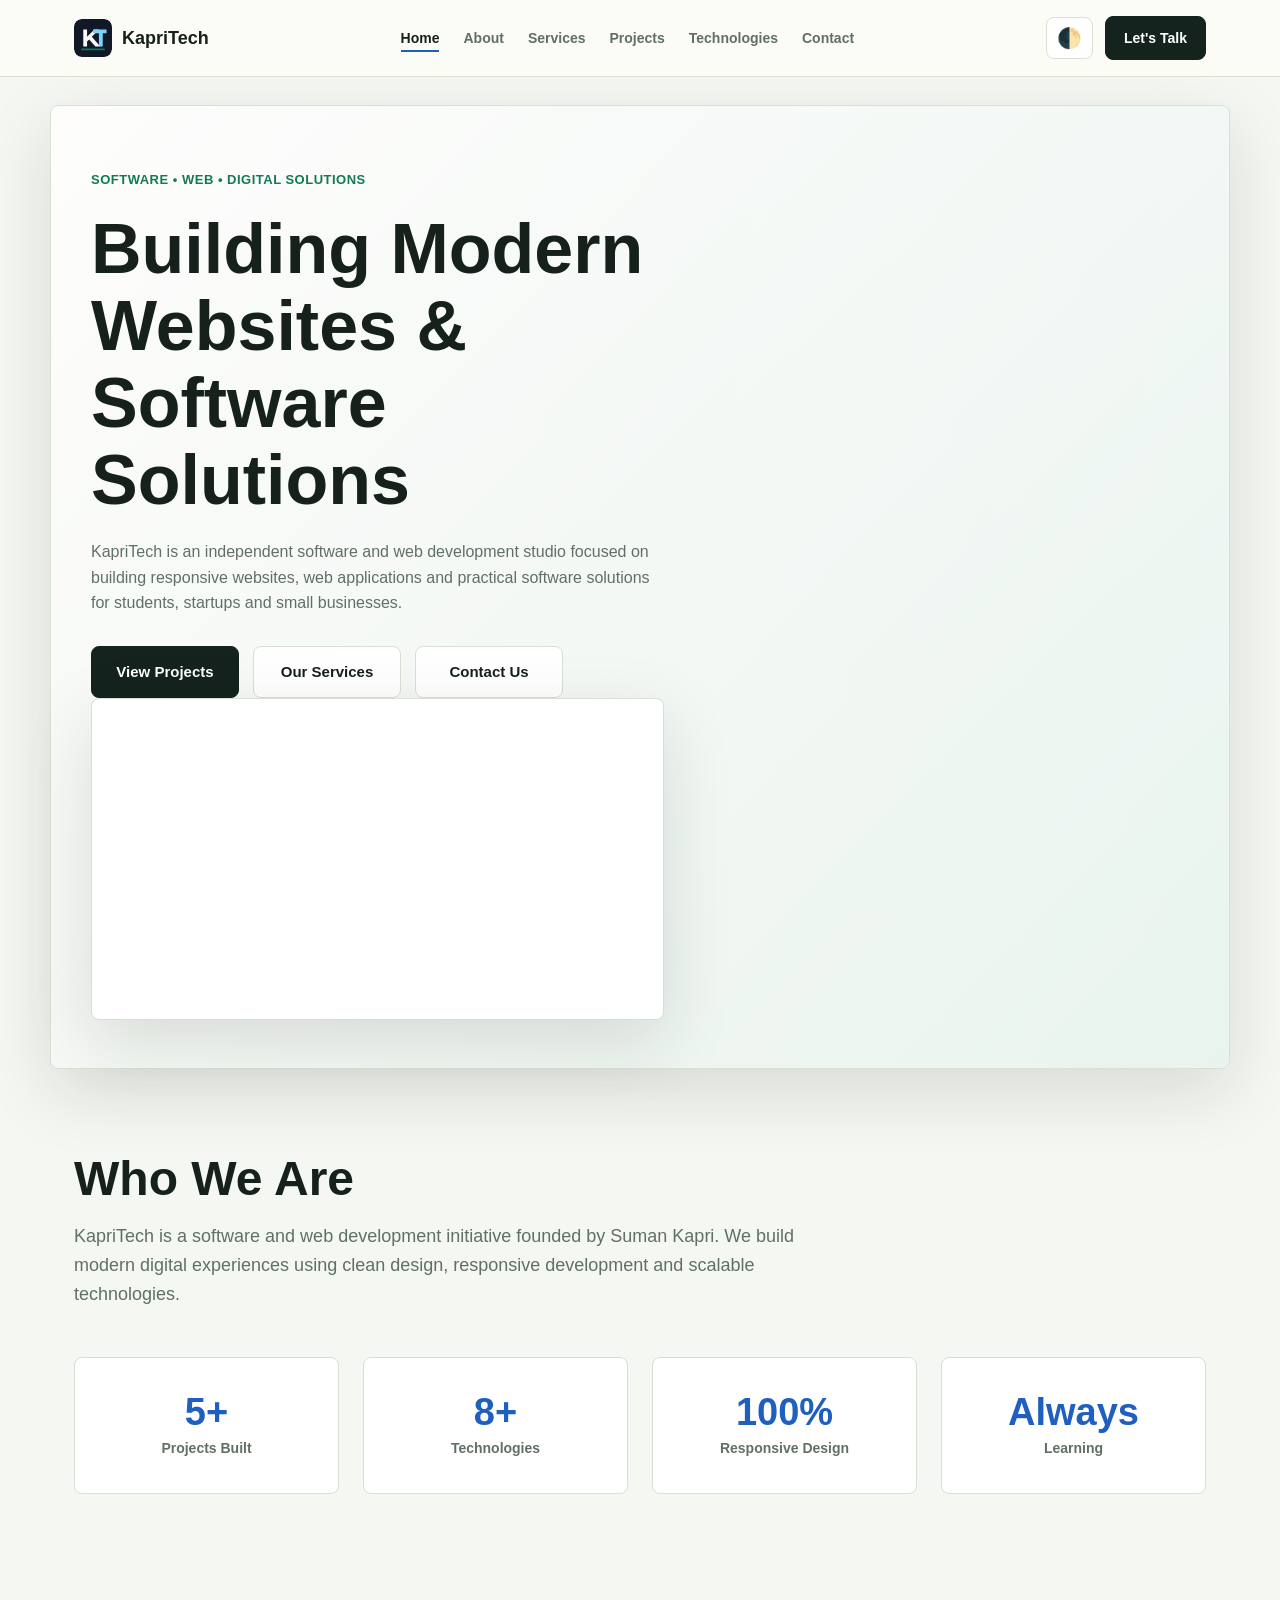
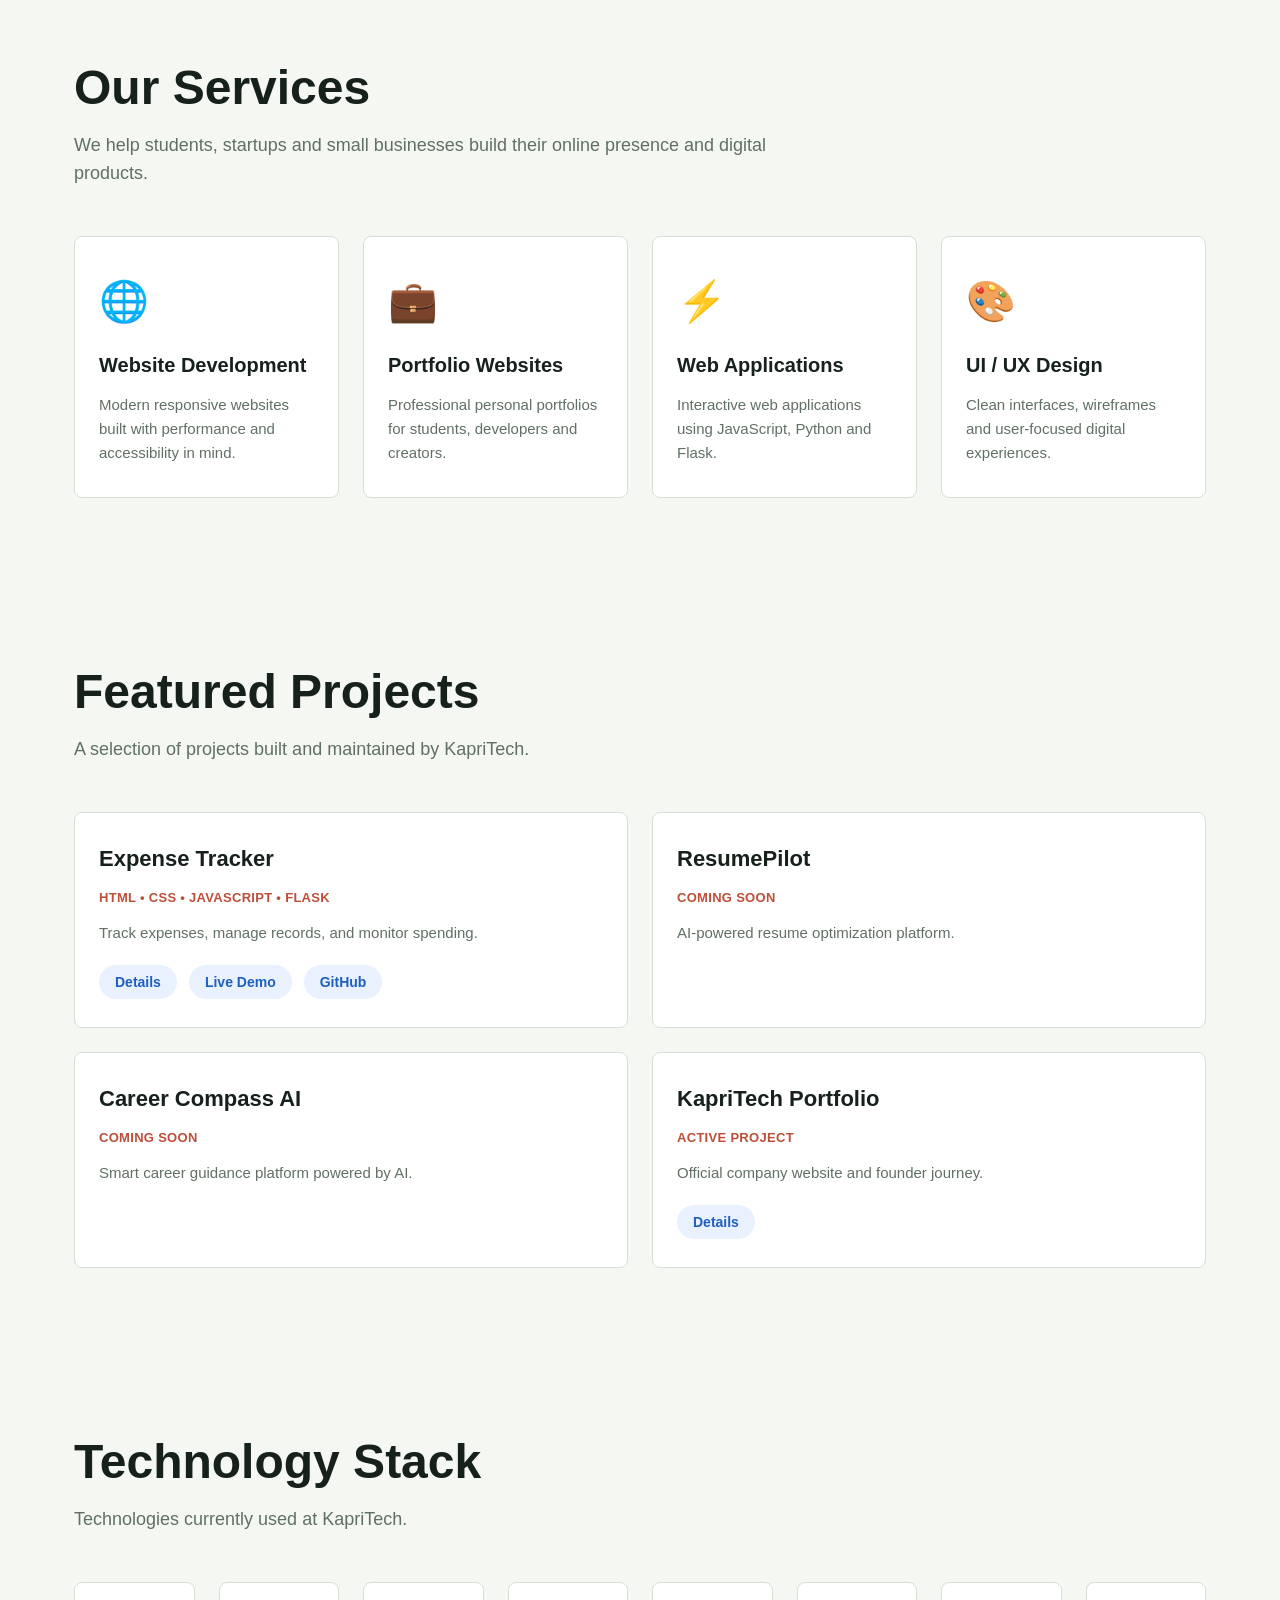
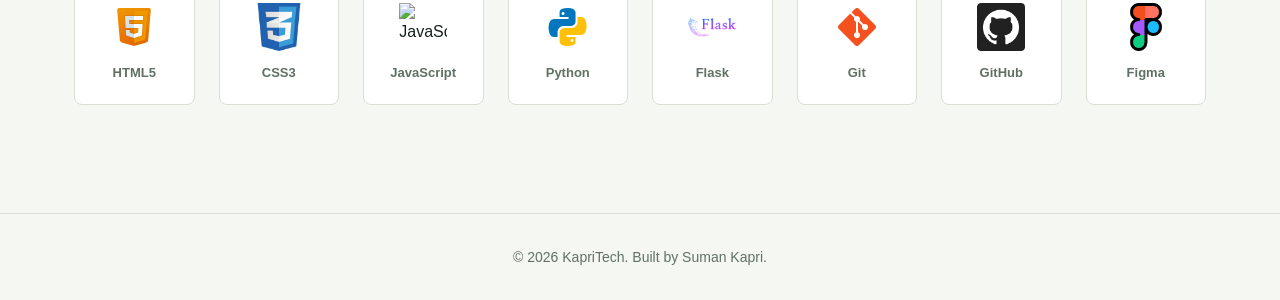
==== commit 90a43872: "Modified pages for same nav" ====
--- a/portfolio-website/index.html
+++ b/portfolio-website/index.html
@@ -2,120 +2,90 @@
 <html lang="en">
 
 <head>
-    <meta charset="UTF-8" />
-    <meta name="viewport" content="width=device-width, initial-scale=1.0" />
-    <meta name="description"
-        content="KapriTech is the  portfolio and founder journey of Suman Kapri , showcasing introduction and services" />
-    <meta property="og:title" content="KapriTech | Suman Kapri Portfolio" />
-    
-    <meta property="og:image" content="assets/social-preview.svg" />
+    <meta charset="UTF-8">
+    <meta name="viewport" content="width=device-width, initial-scale=1.0">
+    <meta name="description" content="KapriTech is the Day 10 portfolio and founder journey of Suman Kapri, now showing Expense Tracker Pro built with HTML, CSS, JavaScript, and Python Flask.">
+    <meta property="og:title" content="KapriTech | Suman Kapri Portfolio">
+    <meta property="og:description" content="Day 10 portfolio, Flask expense tracker project, public learning, and the founder journey of Suman Kapri.">
+    <meta property="og:image" content="assets/social-preview.svg">
     <title>KapriTech | Suman Kapri Portfolio</title>
-    <link rel="icon" href="assets/kapritech-mark.svg" type="image/svg+xml" />
-    <link rel="stylesheet" href="style.css" />
+    <link rel="icon" href="assets/kapritech-mark.svg" type="image/svg+xml">
+    <link rel="stylesheet" href="style.css">
 </head>
 
 <body>
-
 
     <header class="site-header">
         <nav class="navbar">
-            <a href="#home" class="logo">
-                <img src="assets/kapritech-mark.svg" alt="KapriTech Logo" class="brand-mark" />
+            <!-- Logo links to Home -->
+            <a href="index.html" class="logo">
+                <img src="assets/kapritech-mark.svg" alt="KapriTech Logo" class="brand-mark">
                 <span>KapriTech</span>
             </a>
 
-            <!-- Mobile toggle button -->
             <button class="nav-toggle" aria-expanded="false" aria-label="Toggle navigation menu">
-                <span></span>
-                <span></span>
-                <span></span>
+                <span></span><span></span><span></span>
             </button>
 
+            <!-- UPDATED LINKS: Pointing to separate .html files -->
             <ul class="nav-links">
-                <li><a href="#home" class="active">Home</a></li>
-                <li><a href="#about">About</a></li>
-                <li><a href="#services">Services</a></li>
-                <li><a href="#projects">Projects</a></li>
-                <li><a href="#technologies">Technologies</a></li>
-                <li><a href="#contact">Contact</a></li>
+                <li><a href="index.html" class="active">Home</a></li>
+                <li><a href="about.html">About</a></li>
+                <li><a href="services.html">Services</a></li>
+                <li><a href="projects.html">Projects</a></li>
+                <li><a href="index.html#technologies">Technologies</a></li>
+                <li><a href="contact.html">Contact</a></li>
             </ul>
 
             <div class="nav-actions">
                 <button class="theme-toggle" aria-label="Toggle dark/light theme">🌓</button>
-                <a href="#contact" class="nav-btn">Let's Talk</a>
+                <a href="contact.html" class="nav-btn">Let's Talk</a>
             </div>
         </nav>
     </header>
 
     <main>
-
-        <!-- ========== HERO ========== -->
+        <!-- ================= HERO ================= -->
         <section class="hero" id="home">
             <div class="hero-content">
                 <div class="hero-left">
                     <span class="hero-tag">SOFTWARE • WEB • DIGITAL SOLUTIONS</span>
                     <h1>Building Modern Websites &amp; Software Solutions</h1>
-                    <p>
-                        KapriTech is an independent software and web development
-                        studio focused on building responsive websites,
-                        web applications and practical software solutions for
-                        students, startups and small businesses.
-                    </p>
+                    <p>KapriTech is an independent software and web development studio focused on building responsive websites, web applications and practical software solutions for students, startups and small businesses.</p>
                     <div class="hero-buttons">
-                        <a href="#projects" class="btn primary-btn">View Projects</a>
-                        <a href="#services" class="btn secondary-btn">Our Services</a>
-                        <a href="#contact" class="btn secondary-btn">Contact Us</a>
+                        <a href="projects.html" class="btn primary-btn">View Projects</a>
+                        <a href="services.html" class="btn secondary-btn">Our Services</a>
+                        <a href="contact.html" class="btn secondary-btn">Contact Us</a>
                     </div>
                 </div>
-
                 <div class="hero-right">
                     <video autoplay muted loop playsinline class="hero-video" poster="assets/hero-poster.jpg">
-                        <source src="assets/Kapritech.mp4" type="video/mp4" />
+                        <source src="assets/Kapritech.mp4" type="video/mp4">
                         Your browser does not support the video tag.
                     </video>
                 </div>
             </div>
         </section>
 
-        <!-- ========== ABOUT ========== -->
+        <!-- ================= ABOUT ================= -->
         <section class="about section" id="about">
             <div class="section-header">
                 <h2>Who We Are</h2>
-                <p>
-                    KapriTech is a software and web development initiative
-                    founded by Suman Kapri.
-                    We build modern digital experiences using clean design,
-                    responsive development and scalable technologies.
-                </p>
+                <p>KapriTech is a software and web development initiative founded by Suman Kapri. We build modern digital experiences using clean design, responsive development and scalable technologies.</p>
             </div>
             <div class="about-grid">
-                <div class="about-card">
-                    <h3>5+</h3>
-                    <span>Projects Built</span>
-                </div>
-                <div class="about-card">
-                    <h3>8+</h3>
-                    <span>Technologies</span>
-                </div>
-                <div class="about-card">
-                    <h3>100%</h3>
-                    <span>Responsive Design</span>
-                </div>
-                <div class="about-card">
-                    <h3>Always</h3>
-                    <span>Learning</span>
-                </div>
-            </div>
-        </section>
-
-        <!-- ========== SERVICES ========== -->
+                <div class="about-card"><h3>5+</h3><span>Projects Built</span></div>
+                <div class="about-card"><h3>8+</h3><span>Technologies</span></div>
+                <div class="about-card"><h3>100%</h3><span>Responsive Design</span></div>
+                <div class="about-card"><h3>Always</h3><span>Learning</span></div>
+            </div>
+        </section>
+
+        <!-- ================= SERVICES ================= -->
         <section class="services section" id="services">
             <div class="section-header">
                 <h2>Our Services</h2>
-                <p>
-                    We help students, startups and small businesses
-                    build their online presence and digital products.
-                </p>
+                <p>We help students, startups and small businesses build their online presence and digital products.</p>
             </div>
             <div class="services-grid">
                 <article class="service-card">
@@ -141,170 +111,90 @@
             </div>
         </section>
 
-        <!-- ========== PROJECTS ========== -->
+        <!-- ================= PROJECTS ================= -->
         <section class="projects section" id="projects">
             <div class="section-header">
                 <h2>Featured Projects</h2>
                 <p>A selection of projects built and maintained by KapriTech.</p>
             </div>
             <div class="projects-grid">
-
-
-                <!-- Project 1 -->
                 <article class="project-card">
                     <h3>Expense Tracker</h3>
                     <span class="project-tag">HTML • CSS • JavaScript • Flask</span>
                     <p>Track expenses, manage records, and monitor spending.</p>
                     <div class="project-buttons">
+                        <a href="project-expense-tracker.html" class="project-link">Details</a>
                         <a href="#" class="project-link">Live Demo</a>
                         <a href="#" class="project-link">GitHub</a>
-                        <a href="#" class="project-link">Details</a>
                     </div>
                 </article>
-
-                <!-- Project 2 -->
                 <article class="project-card">
                     <h3>ResumePilot</h3>
                     <span class="project-tag">Coming Soon</span>
                     <p>AI-powered resume optimization platform.</p>
                 </article>
-
-                <!-- Project 3 -->
                 <article class="project-card">
                     <h3>Career Compass AI</h3>
                     <span class="project-tag">Coming Soon</span>
                     <p>Smart career guidance platform powered by AI.</p>
                 </article>
-
-                <!-- Project 4 -->
                 <article class="project-card">
                     <h3>KapriTech Portfolio</h3>
                     <span class="project-tag">Active Project</span>
                     <p>Official company website and founder journey.</p>
-                </article>
-            </div>
-        </section>
-
-        <!-- ========== TECHNOLOGIES ========== -->
+                    <div class="project-buttons">
+                        <a href="project-portfolio.html" class="project-link">Details</a>
+                    </div>
+                </article>
+            </div>
+        </section>
+
+        <!-- ================= TECHNOLOGIES ================= -->
         <section class="technologies section" id="technologies">
             <div class="section-header">
                 <h2>Technology Stack</h2>
                 <p>Technologies currently used at KapriTech.</p>
             </div>
             <div class="tech-grid">
-                <div class="tech-item">
-                    <img src="assets/html logo.png" alt="HTML" />
-                    <span>HTML5</span>
-                </div>
-                <div class="tech-item">
-                    <img src="assets/css icon.png" alt="CSS" />
-                    <span>CSS3</span>
-                </div>
-                <div class="tech-item">
-                    <img src="assets/javascript icon.png" alt="JavaScript" />
-                    <span>JavaScript</span>
-                </div>
-                <div class="tech-item">
-                    <img src="assets/python icon.png" alt="Python" />
-                    <span>Python</span>
-                </div>
-                <div class="tech-item">
-                    <img src="assets/flask.png" alt="Flask" />
-                    <span>Flask</span>
-                </div>
-                <div class="tech-item">
-                    <img src="assets/git icon.png" alt="Git" />
-                    <span>Git</span>
-                </div>
-                <div class="tech-item">
-                    <img src="assets/github icon.png" alt="GitHub" />
-                    <span>GitHub</span>
-                </div>
-                <div class="tech-item">
-                    <img src="assets/figma.png" alt="Figma" />
-                    <span>Figma</span>
-                </div>
-            </div>
-        </section>
-
-        <!-- ========== CONTACT ========== -->
-        <section class="contact section" id="contact">
-            <div class="section-header">
-                <h2>Get in Touch</h2>
-                <p>Have a project in mind? Let's talk about how we can help.</p>
-            </div>
-            <div class="contact-grid">
-                <div class="contact-info">
-                    <h3>Let's connect</h3>
-                    <p>Reach out via email or social media, and we'll get back to you as soon as possible.</p>
-                    <ul class="contact-links">
-                        <li><a href="mailto:hello@kapritech.com">📧 kapri.suman0023@gmail.com</a></li>
-                        <li><a href="https://www.linkedin.com/in/sumankapri/" target="_blank" rel="noopener noreferrer">🔗 LinkedIn</a></li>
-                    </ul>
-                </div>
-                <form class="contact-form" id="contactForm">
-                    <div class="field-group">
-                        <label for="name">Your Name</label>
-                        <input type="text" id="name" placeholder="John Doe" required />
-                    </div>
-                    <div class="field-group">
-                        <label for="email">Email Address</label>
-                        <input type="email" id="email" placeholder="john@example.com" required />
-                    </div>
-                    <div class="field-group">
-                        <label for="message">Message</label>
-                        <textarea id="message" rows="4" placeholder="Tell us about your project…" required></textarea>
-                    </div>
-                    <button type="submit" class="btn primary-btn">Send Message</button>
-                    <div class="form-status" id="formStatus"></div>
-                </form>
-            </div>
-        </section>
-
+                <div class="tech-item"><img src="assets/html logo.png" alt="HTML"><span>HTML5</span></div>
+                <div class="tech-item"><img src="assets/css icon.png" alt="CSS"><span>CSS3</span></div>
+                <div class="tech-item"><img src="assets/javascript icon.png" alt="JavaScript"><span>JavaScript</span></div>
+                <div class="tech-item"><img src="assets/python icon.png" alt="Python"><span>Python</span></div>
+                <div class="tech-item"><img src="assets/flask.png" alt="Flask"><span>Flask</span></div>
+                <div class="tech-item"><img src="assets/git icon.png" alt="Git"><span>Git</span></div>
+                <div class="tech-item"><img src="assets/github icon.png" alt="GitHub"><span>GitHub</span></div>
+                <div class="tech-item"><img src="assets/figma.png" alt="Figma"><span>Figma</span></div>
+            </div>
+        </section>
     </main>
 
-    <!-- ========== FOOTER ========== -->
     <footer>
         <p>&copy; 2026 KapriTech. Built by Suman Kapri.</p>
     </footer>
 
     <script src="script.js"></script>
-
-    <!-- ========== INLINE FALLBACK SCRIPT (if script.js fails) ========== -->
     <script>
+        // Basic inline script for theme toggle and mobile nav (fallback)
         document.addEventListener('DOMContentLoaded', function() {
-            // ---- Theme Toggle ----
-            const themeToggle = document.querySelector('.theme-toggle');
+            const toggle = document.querySelector('.theme-toggle');
             const root = document.documentElement;
-
-            // Check saved theme
-            const savedTheme = localStorage.getItem('theme');
-            if (savedTheme) {
-                root.setAttribute('data-theme', savedTheme);
-            } else if (window.matchMedia && window.matchMedia('(prefers-color-scheme: dark)').matches) {
-                root.setAttribute('data-theme', 'dark');
-            }
-
-            if (themeToggle) {
-                themeToggle.addEventListener('click', function() {
-                    const current = root.getAttribute('data-theme');
-                    const next = current === 'dark' ? 'light' : 'dark';
+            const saved = localStorage.getItem('theme');
+            if (saved) root.setAttribute('data-theme', saved);
+            else if (window.matchMedia('(prefers-color-scheme: dark)').matches) root.setAttribute('data-theme', 'dark');
+            if (toggle) {
+                toggle.addEventListener('click', function() {
+                    const next = root.getAttribute('data-theme') === 'dark' ? 'light' : 'dark';
                     root.setAttribute('data-theme', next);
                     localStorage.setItem('theme', next);
                 });
             }
-
-            // ---- Mobile Nav Toggle ----
             const navToggle = document.querySelector('.nav-toggle');
             const navLinks = document.querySelector('.nav-links');
-
             if (navToggle && navLinks) {
                 navToggle.addEventListener('click', function() {
-                    const isOpen = navLinks.classList.toggle('is-open');
-                    navToggle.setAttribute('aria-expanded', isOpen);
+                    const open = navLinks.classList.toggle('is-open');
+                    navToggle.setAttribute('aria-expanded', open);
                 });
-
-                // Close nav on link click (mobile)
                 navLinks.querySelectorAll('a').forEach(function(link) {
                     link.addEventListener('click', function() {
                         navLinks.classList.remove('is-open');
@@ -312,58 +202,8 @@
                     });
                 });
             }
-
-            // ---- Contact Form ----
-            const form = document.getElementById('contactForm');
-            const status = document.getElementById('formStatus');
-
-            if (form && status) {
-                form.addEventListener('submit', function(e) {
-                    e.preventDefault();
-                    status.textContent = '✅ Thank you! Your message has been sent.';
-                    status.style.color = '#137a53';
-                    form.reset();
-                    setTimeout(function() {
-                        status.textContent = '';
-                    }, 4000);
-                });
-            }
-
-            // ---- Smooth scroll for nav links ----
-            document.querySelectorAll('a[href^="#"]').forEach(function(anchor) {
-                anchor.addEventListener('click', function(e) {
-                    const targetId = this.getAttribute('href');
-                    if (targetId === '#') return;
-                    const target = document.querySelector(targetId);
-                    if (target) {
-                        e.preventDefault();
-                        target.scrollIntoView({ behavior: 'smooth' });
-                    }
-                });
-            });
-
-            // ---- Active nav link highlight on scroll ----
-            const sections = document.querySelectorAll('section[id]');
-            const navAnchors = document.querySelectorAll('.nav-links a');
-
-            window.addEventListener('scroll', function() {
-                let current = 'home';
-                sections.forEach(function(section) {
-                    const top = section.offsetTop - 120;
-                    if (window.scrollY >= top) {
-                        current = section.getAttribute('id');
-                    }
-                });
-                navAnchors.forEach(function(link) {
-                    link.classList.remove('active');
-                    if (link.getAttribute('href') === '#' + current) {
-                        link.classList.add('active');
-                    }
-                });
-            });
         });
     </script>
-
 </body>
 
 </html>
